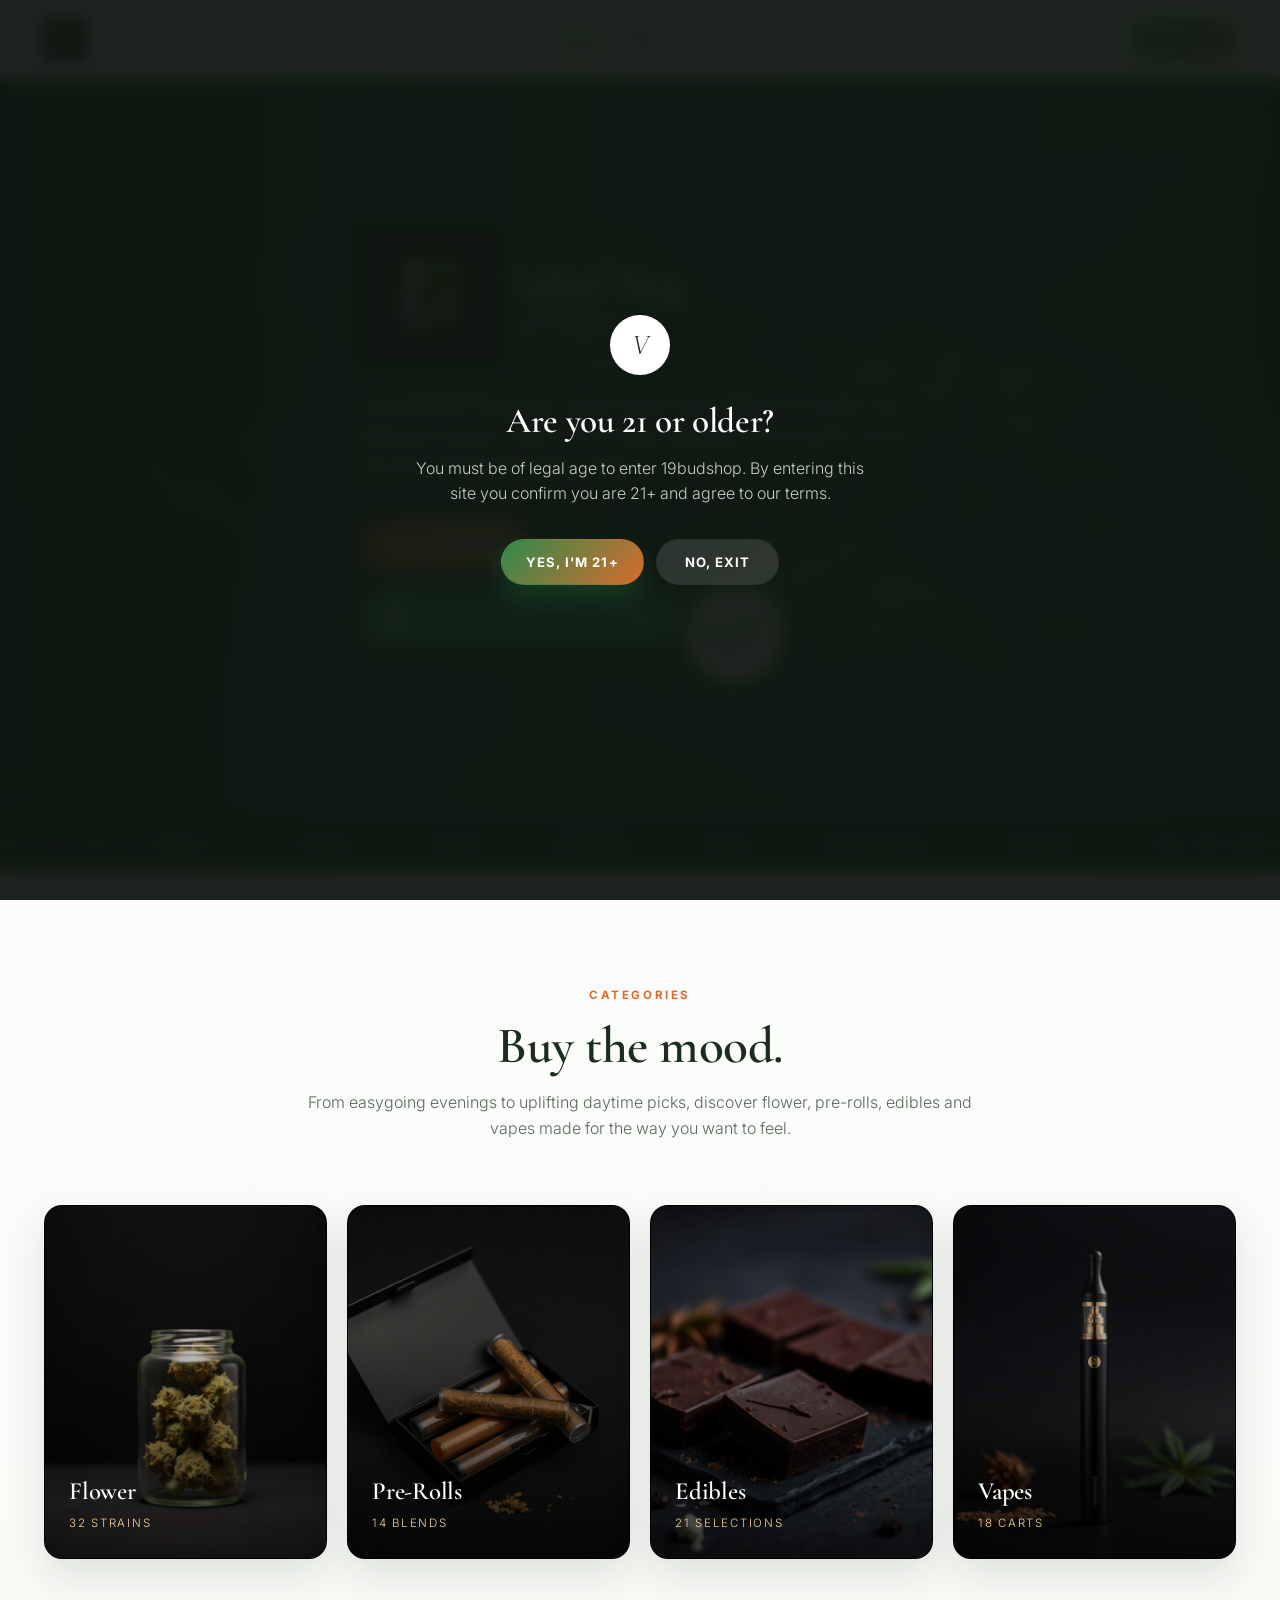
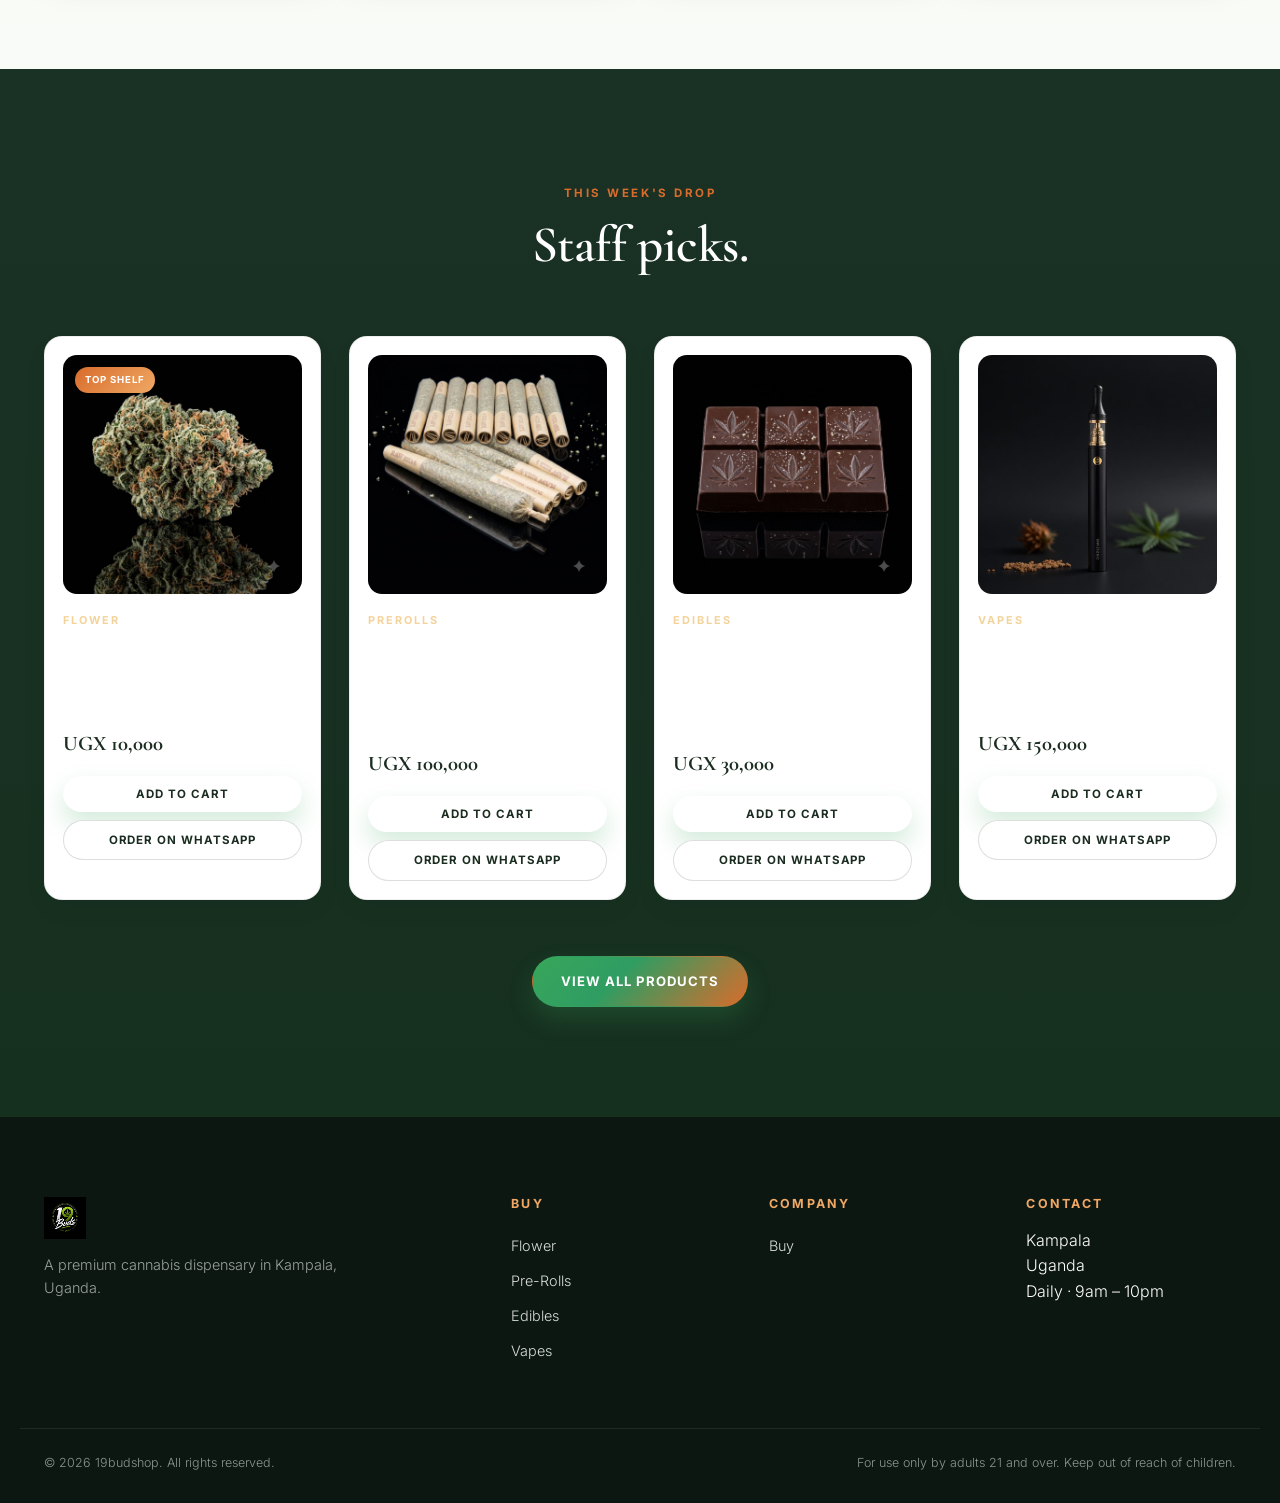
==== index.html @ c3c2d1fb "Refine hero CTA wording for buy intent" ====
<!DOCTYPE html>
<html lang="en">
<head>
<meta charset="UTF-8" />
<meta name="viewport" content="width=device-width, initial-scale=1.0" />
<meta name="robots" content="index,follow,max-image-preview:large" />
<meta name="theme-color" content="#2d6a3f" />
<meta name="description" content="Buy premium cannabis, weed, ganja and marijuana flower, pre-rolls, edibles and vapes in Kampala, Uganda. 19Bud Shop brings fresh local quality and fast delivery across Kyanja, Kisasi, Entebbe, Jinja and nearby areas." />
<meta name="keywords" content="buy cannabis Kampala, weed in Uganda, ganja Uganda, marijuana Uganda, buy cannabis Uganda, marijuana buy Kampala, weed delivery Kampala, cannabis flower Uganda, pre-rolls Uganda, vape buy Uganda, 19Bud Shop Uganda" />
<meta name="geo.region" content="UG" />
<meta name="geo.placename" content="Kampala, Uganda" />
<meta property="og:title" content="19Bud Shop | Premium Cannabis in Uganda" />
<meta property="og:description" content="Buy premium cannabis flower, pre-rolls, edibles and vapes in Kampala, Uganda. Easy ordering and trusted local quality." />
<meta property="og:type" content="website" />
<meta property="og:image" content="images/19budshop logo.png" />
<title>19Bud Shop | Premium Cannabis Flower, Pre-Rolls, Edibles & Vapes in Uganda</title>
<link rel="preconnect" href="https://fonts.googleapis.com">
<link rel="preconnect" href="https://fonts.gstatic.com" crossorigin>
<link href="https://fonts.googleapis.com/css2?family=Cormorant+Garamond:wght@400;500;600;700&family=Inter:wght@300;400;500;600&display=swap" rel="stylesheet">
<link rel="stylesheet" href="css/styles.css" />
<!-- Google tag (gtag.js) -->
<script async src="https://www.googletagmanager.com/gtag/js?id=G-Z6B3M5N222"></script>
<script>
  window.dataLayer = window.dataLayer || [];
  function gtag(){dataLayer.push(arguments);}
  gtag('js', new Date());
  gtag('config', 'G-Z6B3M5N222');
</script>
</head>
<body>

<!-- Age Gate -->
<div id="age-gate" class="age-gate" role="dialog" aria-modal="true" aria-labelledby="age-title">
  <div class="age-gate__box">
    <div class="age-gate__mark">V</div>
    <h2 id="age-title">Are you 21 or older?</h2>
    <p>You must be of legal age to enter 19budshop. By entering this site you confirm you are 21+ and agree to our terms.</p>
    <div class="age-gate__actions">
      <button class="btn btn--primary" id="age-yes">Yes, I'm 21+</button>
      <button class="btn btn--ghost" id="age-no">No, exit</button>
    </div>
  </div>
</div>

<!-- Header -->
<header class="site-header">
  <div class="container header__inner">
    <a href="index.html" class="brand" aria-label="19budshop home">
      <img src="images/19budshop logo.png" alt="19budshop logo" class="brand__logo" />
    </a>
    <nav class="nav" id="nav">
      <a href="index.html" class="nav__link active">Home</a>
      <a href="pages/shop.html" class="nav__link">Buy</a>
    </nav>
    <div class="header__actions">
      <a href="pages/shop.html" class="btn btn--small btn--primary">Buy Now</a>
      <button class="nav-toggle" id="nav-toggle" aria-label="Toggle menu">
        <span></span><span></span><span></span>
      </button>
    </div>
  </div>
</header>

<!-- Hero -->
<section class="hero">
  <div class="hero__media" style="background-image:url('images/hero.jpg');"></div>
  <div class="hero__overlay"></div>
  <div class="container hero__content">
    <div class="hero__brand">
      <div class="hero__brand-stack">
        <img src="images/19budshop logo.png" alt="19budshop logo" class="hero__logo" />
        <div class="hero__brand-text">
          <span class="hero__brand-name">19Bud Shop</span>
          <span class="hero__year">Est. 2025</span>
        </div>
      </div>
    </div>
    <p class="hero__sub">Buy premium cannabis, weed, ganja and marijuana favorites for Kampala nights — from fresh flower and slow-burning pre-rolls to smooth edibles and clean vapes.</p>
    <div class="hero__cta">
      <a href="pages/shop.html" class="btn btn--primary">Buy premium</a>
    </div>
    <a href="https://wa.me/27750286368?text=Hello%2019Bud%20Shop%2C%20I%20would%20like%20to%20become%20a%20member." class="hero__whatsapp" target="_blank" rel="noopener noreferrer">
      <img src="images/whatsapp logo.avif" alt="WhatsApp logo" class="hero__whatsapp-icon" />
      <span>Click here to become a member</span>
    </a>
    <a href="pages/shop.html" class="hero__promo-badge" aria-label="Discount on purchases above 5 grams"><span><b>DISCOUNT</b> ON 5g+</span></a>
  </div>
  <div class="hero__marquee" aria-hidden="true">
    <div class="marquee__track">
      <span>Fast delivery in Kampala</span><span>·</span><span>Kyanja</span><span>·</span><span>Kisasi</span><span>·</span><span>Entebbe</span><span>·</span><span>Jinja</span><span>·</span><span>Kyaliwajala</span><span>·</span><span>Mukono</span><span>·</span>
      <span>Fast delivery in Kampala</span><span>·</span><span>Kyanja</span><span>·</span><span>Kisasi</span><span>·</span><span>Entebbe</span><span>·</span><span>Jinja</span><span>·</span><span>Kyaliwajala</span><span>·</span><span>Mukono</span><span>·</span>
    </div>
  </div>
</section>

<!-- Categories -->
<section class="section">
  <div class="container">
    <div class="section__head">
      <span class="eyebrow">Categories</span>
      <h2>Buy the mood.</h2>
      <p class="section__sub">From easygoing evenings to uplifting daytime picks, discover flower, pre-rolls, edibles and vapes made for the way you want to feel.</p>
    </div>
    <div class="cat-grid">
      <a class="cat-card" href="pages/shop.html#flower"><img src="images/flower.jpg" alt="Premium cannabis flower in Uganda" loading="lazy"/><div class="cat-card__body"><h3>Flower</h3><span>32 strains</span></div></a>
      <a class="cat-card" href="pages/shop.html#prerolls"><img src="images/prerolls.jpg" alt="Premium pre-rolls in Uganda" loading="lazy"/><div class="cat-card__body"><h3>Pre-Rolls</h3><span>14 blends</span></div></a>
      <a class="cat-card" href="pages/shop.html#edibles"><img src="images/edibles.jpg" alt="Cannabis edibles in Uganda" loading="lazy"/><div class="cat-card__body"><h3>Edibles</h3><span>21 selections</span></div></a>
      <a class="cat-card" href="pages/shop.html#vapes"><img src="images/vapes.jpg" alt="Cannabis vapes in Uganda" loading="lazy"/><div class="cat-card__body"><h3>Vapes</h3><span>18 carts</span></div></a>
    </div>
  </div>
</section>

<!-- Featured -->
<section class="section section--dark">
  <div class="container">
    <div class="section__head">
      <span class="eyebrow">This week's drop</span>
      <h2>Staff picks.</h2>
    </div>
    <div id="featured-grid" class="product-grid"></div>
    <div class="section__cta"><a href="pages/shop.html" class="btn btn--primary">View all products</a></div>
  </div>
</section>

<!-- Footer -->
<footer class="footer">
  <div class="container footer__grid">
    <div>
      <div class="brand brand--footer">
        <img src="images/19budshop logo.png" alt="19budshop logo" class="brand__logo" />
      </div>
      <p class="footer__about">A premium cannabis dispensary in Kampala, Uganda.</p>
    </div>
    <div>
      <h4>Buy</h4>
      <a href="pages/shop.html">Flower</a><a href="pages/shop.html">Pre-Rolls</a>
      <a href="pages/shop.html">Edibles</a><a href="pages/shop.html">Vapes</a>
    </div>
    <div>
      <h4>Company</h4>
      <a href="pages/shop.html">Buy</a>
    </div>
    <div>
      <h4>Contact</h4>
      <p>Kampala<br/>Uganda<br/>Daily · 9am – 10pm</p>
    </div>
  </div>
  <div class="footer__bottom container">
    <span>© <span id="year"></span> 19budshop. All rights reserved.</span>
    <span>For use only by adults 21 and over. Keep out of reach of children.</span>
  </div>
</footer>

<script src="js/products.js"></script>
<script src="js/main.js"></script>
</body>
</html>
---- css/styles.css ----
/* 19budshop — Premium Cannabis Dispensary */
:root{
  --bg:#f3fbf2;
  --bg-2:#eaf9eb;
  --surface:#ffffff;
  --surface-strong:#f5faf6;
  --cream:#ffffff;
  --cream-2:#eefcf0;
  --ink:#1b2d20;
  --muted:#5a675e;
  --line:rgba(27,45,32,.12);
  --green:#2d8b4d;
  --green-2:#9ce3a4;
  --orange:#d86c2c;
  --orange-2:#f0a864;
  --gold:#f4d39a;
  --radius:18px;
  --serif:"Cormorant Garamond", Georgia, serif;
  --sans:"Inter", -apple-system, BlinkMacSystemFont, sans-serif;
  --container:1240px;
  --shadow:0 18px 40px rgba(24,42,30,.12);
}

*{box-sizing:border-box;margin:0;padding:0}
html{scroll-behavior:smooth}
body{
  font-family:var(--sans);
  background:linear-gradient(180deg,#fefefe 0%,#f4f8f1 100%);
  color:var(--ink);
  line-height:1.6;
  font-weight:300;
  -webkit-font-smoothing:antialiased;
}
img{display:block;max-width:100%;height:auto}
a{color:inherit;text-decoration:none;transition:all .25s ease}

.container{max-width:var(--container);margin:0 auto;padding:0 24px}

h1,h2,h3,h4{font-family:var(--serif);font-weight:600;letter-spacing:-.01em;line-height:1.05;color:inherit}
h1{font-size:clamp(2.9rem,7vw,5.8rem)}
h2{font-size:clamp(2.1rem,4vw,3.4rem)}
h3{font-size:1.45rem}
em{font-style:italic;color:var(--orange)}
.eyebrow{font-family:var(--sans);font-size:.72rem;letter-spacing:.22em;text-transform:uppercase;color:var(--orange);font-weight:700;display:inline-block;margin-bottom:1rem}

/* Buttons */
.btn{
  display:inline-flex;align-items:center;justify-content:center;gap:.5rem;
  padding:14px 28px;border:1px solid transparent;border-radius:999px;
  font-family:var(--sans);font-size:.82rem;font-weight:700;letter-spacing:.08em;text-transform:uppercase;
  cursor:pointer;transition:all .25s ease;background:none;color:inherit;
}
.btn--primary{background:linear-gradient(135deg,#39a65b,#2f9d62 40%,var(--orange));color:#fff;border-color:transparent;box-shadow:0 12px 24px rgba(57,166,91,.22)}
.btn--primary:hover{transform:translateY(-2px);box-shadow:0 18px 28px rgba(57,166,91,.28)}
.btn--ghost{border-color:rgba(27,45,32,.24);background:rgba(255,255,255,.12);color:var(--ink)}
.btn--ghost:hover{background:var(--ink);color:var(--cream);border-color:var(--ink)}
.btn--ghost-dark{border-color:var(--cream);color:var(--cream)}
.btn--ghost-dark:hover{background:var(--cream);color:var(--ink)}
.btn--small{padding:10px 20px;font-size:.72rem}

/* Header */
.site-header{
  position:sticky;top:0;z-index:50;
  background:rgba(255,255,255,.92);
  backdrop-filter:blur(12px);
  border-bottom:1px solid rgba(27,45,32,.08);
  box-shadow:0 8px 20px rgba(19,31,24,.03);
}
.header__inner{display:flex;align-items:center;justify-content:space-between;padding:18px 24px}
.brand{display:flex;align-items:center;gap:10px;font-family:var(--serif);font-size:1.4rem;font-weight:600}
.brand__logo{height:42px;width:auto;display:block;object-fit:contain}
.brand__mark{
  width:34px;height:34px;border-radius:50%;background:var(--ink);color:var(--cream);
  display:flex;align-items:center;justify-content:center;font-family:var(--serif);font-style:italic;font-size:1.1rem;
}
.brand__co{color:var(--orange);font-weight:600}
.nav{display:flex;gap:30px}
.nav__link{font-size:.85rem;font-weight:600;letter-spacing:.04em;position:relative;padding:6px 0;color:var(--muted)}
.nav__link:hover,.nav__link.active{color:var(--green)}
.nav__link.active::after{content:"";position:absolute;bottom:0;left:0;right:0;height:2px;background:linear-gradient(90deg,var(--green),var(--orange));border-radius:999px}
.header__actions{display:flex;align-items:center;gap:16px}
.nav-toggle{display:none;background:none;border:none;flex-direction:column;gap:4px;cursor:pointer;padding:8px}
.nav-toggle span{width:22px;height:2px;background:var(--ink);display:block;border-radius:999px}

/* Hero */
.hero{position:relative;min-height:88vh;display:flex;align-items:center;color:var(--cream);overflow:hidden;background:linear-gradient(135deg,#effff2 0%,#dff7e6 35%,#f5efdf 100%)}
.hero__media{position:absolute;inset:0;background-size:cover;background-position:center;filter:saturate(1.4) brightness(.7)}
.hero__overlay{position:absolute;inset:0;background:linear-gradient(90deg,rgba(18,37,24,.82) 0%,rgba(38,92,57,.7) 42%,rgba(36,102,60,.46) 100%)}
.hero__content{position:relative;z-index:2;max-width:760px;padding-top:80px;padding-bottom:120px}
.hero__brand{display:flex;flex-direction:column;align-items:flex-start;gap:10px;margin-bottom:1.5rem}
.hero__brand-stack{display:flex;align-items:center;gap:18px;flex-wrap:wrap}
.hero__logo{height:140px;width:auto;display:block;object-fit:contain}
.hero__brand-text{display:flex;flex-direction:column;gap:4px}
.hero__brand-name{font-family:var(--serif);font-size:2.2rem;font-weight:700;letter-spacing:.01em;color:var(--cream)}
.hero__year{font-size:.78rem;letter-spacing:.24em;text-transform:uppercase;color:rgba(255,255,255,.8);font-weight:600}
.hero__sub{font-size:1.16rem;color:rgba(255,255,255,.9);max-width:560px;margin-bottom:2.5rem;line-height:1.6}
.hero__cta{display:flex;gap:14px;flex-wrap:wrap}
.hero__cta .btn--primary{background:linear-gradient(135deg,var(--orange),#efb267);color:#fff;border-color:transparent}
.hero__cta .btn--primary:hover{transform:translateY(-2px) scale(1.01)}
.hero__promo-badge{display:inline-flex;align-items:center;justify-content:center;width:98px;height:98px;border-radius:50%;background:rgba(255,255,255,.96);color:var(--ink);border:2px solid rgba(255,255,255,.9);box-shadow:0 16px 28px rgba(17,31,23,.16);transform:rotate(-10deg);text-align:center;line-height:1;position:relative;overflow:hidden}
.hero__promo-badge::before{content:"";position:absolute;inset:8px;border:1px solid rgba(27,45,32,.14);border-radius:50%}
.hero__promo-badge:hover{transform:rotate(-8deg) translateY(-2px);box-shadow:0 18px 30px rgba(17,31,23,.2)}
.hero__promo-badge span{position:relative;z-index:1;display:block;font-size:.58rem;font-weight:900;letter-spacing:.1em;text-transform:uppercase;max-width:72px}
.hero__promo-badge span b{display:block;font-size:.7rem;letter-spacing:.08em;margin-bottom:5px;line-height:1;color:var(--green)}
.hero__whatsapp{display:inline-flex;align-items:center;justify-content:center;gap:10px;margin-top:18px;padding:15px 22px;border-radius:999px;background:#1eb95d;color:#fff;font-weight:700;letter-spacing:.04em;text-transform:uppercase;font-size:.8rem;box-shadow:0 10px 24px rgba(30,185,93,.2);transition:transform .2s ease, box-shadow .2s ease;max-width:100%}
.hero__whatsapp:hover{transform:translateY(-2px);box-shadow:0 16px 26px rgba(30,185,93,.25)}
.hero__whatsapp-icon{width:26px;height:26px;display:block;object-fit:contain}
.hero__whatsapp span{display:inline-block}
@keyframes pulse-whatsapp{0%,100%{box-shadow:0 0 0 0 rgba(30,185,93,.36)}50%{box-shadow:0 0 0 12px rgba(30,185,93,0)}}
.hero__marquee{position:absolute;bottom:0;left:0;right:0;z-index:2;overflow:hidden;border-top:1px solid rgba(255,255,255,.17);padding:16px 0;background:rgba(17,31,24,.70)}
.marquee__track{display:flex;gap:36px;white-space:nowrap;animation:marquee 30s linear infinite;font-size:.78rem;letter-spacing:.16em;text-transform:uppercase;color:rgba(255,255,255,.82)}
@keyframes marquee{from{transform:translateX(0)}to{transform:translateX(-50%)}}

/* Sections */
.section{padding:110px 0}
.section--dark{background:linear-gradient(180deg,#1a3125 0%,#16301f 100%);color:var(--cream)}
.section__head{text-align:center;max-width:680px;margin:0 auto 64px}
.section__sub{color:var(--muted);margin-top:1rem}
.section--dark .section__sub{color:rgba(255,255,255,.72)}
.section__cta{text-align:center;margin-top:56px}

/* Category grid */
.cat-grid{display:grid;grid-template-columns:repeat(4,1fr);gap:20px}
.cat-card{position:relative;overflow:hidden;border-radius:var(--radius);aspect-ratio:4/5;background:#000;border:1px solid rgba(27,45,32,.04);box-shadow:var(--shadow)}
.cat-card img{width:100%;height:100%;object-fit:cover;transition:transform .8s ease;opacity:.78}
.cat-card:hover img{transform:scale(1.06);opacity:.92}
.cat-card__body{position:absolute;left:24px;bottom:24px;right:24px;color:var(--cream);z-index:2}
.cat-card__body h3{font-size:1.55rem;margin-bottom:4px}
.cat-card__body span{font-size:.72rem;letter-spacing:.15em;text-transform:uppercase;color:var(--gold)}
.cat-card::after{content:"";position:absolute;inset:0;background:linear-gradient(180deg,transparent 36%,rgba(0,0,0,.72) 100%)}

/* Product grid */
.product-grid{display:grid;grid-template-columns:repeat(4,1fr);gap:28px}
.product{display:flex;flex-direction:column;cursor:pointer;transition:transform .25s ease;background:var(--surface);border:1px solid rgba(27,45,32,.08);border-radius:var(--radius);padding:18px;box-shadow:0 10px 24px rgba(14,28,20,.04)}
.product:hover{transform:translateY(-4px)}
.product__media{aspect-ratio:1/1;background:var(--bg-2);border-radius:14px;overflow:hidden;margin-bottom:18px;position:relative}
.product__media img{width:100%;height:100%;object-fit:cover;transition:transform .55s ease}
.product:hover .product__media img{transform:scale(1.05)}
.product__badge{position:absolute;top:12px;left:12px;background:linear-gradient(135deg,var(--orange),var(--orange-2));color:#fff;padding:5px 10px;border-radius:999px;font-size:.6rem;font-weight:700;letter-spacing:.1em;text-transform:uppercase;z-index:2}
.product__badge--soon{background:linear-gradient(135deg,var(--green),#5aa567);color:#fff}
.product__cat{font-size:.68rem;letter-spacing:.18em;text-transform:uppercase;color:var(--green);margin-bottom:8px;font-weight:700}
.section--dark .product__cat{color:var(--gold)}
.product__name{font-family:var(--serif);font-size:1.35rem;margin-bottom:6px}
.product__description{font-size:.84rem;line-height:1.5;color:var(--muted);margin-bottom:12px}
.section--dark .product__description{color:rgba(255,255,255,.72)}
.product__meta{display:flex;justify-content:space-between;align-items:baseline;margin-top:8px;gap:12px}
.product__price{font-family:var(--serif);font-size:1.3rem;font-weight:700;color:var(--ink)}
.product__thc{font-size:.74rem;color:var(--muted);letter-spacing:.05em}
.section--dark .product__thc{color:rgba(255,255,255,.72)}
.product__actions{display:flex;gap:8px;margin-top:16px;flex-direction:column}
.product__actions .btn{width:100%;flex:1}
.product__actions .btn--secondary{background:#fff;border-color:rgba(27,45,32,.15);color:var(--ink)}
.product__actions .btn--secondary:hover{background:var(--bg-2);border-color:rgba(27,45,32,.2)}
.section--dark .product__actions .btn--primary{background:var(--cream);color:var(--ink);border-color:var(--cream)}
.section--dark .product__actions .btn--primary:hover{background:var(--gold);border-color:var(--gold);color:var(--ink)}

/* Story strip */
.story{display:grid;grid-template-columns:1fr 1fr;min-height:600px;background:linear-gradient(135deg,#1d3529 0%,#224a39 100%)}
.story__media{background-size:cover;background-position:center}
.story__content{padding:80px 64px;color:var(--cream);display:flex;flex-direction:column;justify-content:center;max-width:620px}
.story__content h2{margin-bottom:1.5rem}
.story__content p{color:rgba(255,255,255,.8);margin-bottom:2rem;font-size:1.05rem}
.story__list{list-style:none;display:grid;grid-template-columns:repeat(3,1fr);gap:24px;margin-bottom:2.5rem;border-top:1px solid rgba(255,255,255,.14);border-bottom:1px solid rgba(255,255,255,.14);padding:24px 0}
.story__list strong{display:block;font-family:var(--serif);font-size:1.8rem;color:var(--gold);font-weight:600}
.story__list span{font-size:.78rem;color:rgba(255,255,255,.7);letter-spacing:.05em}

/* Reviews */
.reviews{display:grid;grid-template-columns:repeat(3,1fr);gap:32px}
.review{padding:36px;border:1px solid rgba(27,45,32,.08);border-radius:var(--radius);background:#fff;box-shadow:0 16px 30px rgba(17,33,25,.04)}
.review blockquote{font-family:var(--serif);font-size:1.2rem;line-height:1.5;font-style:italic;margin-bottom:1.2rem}
.review figcaption{font-size:.8rem;letter-spacing:.12em;color:var(--muted);text-transform:uppercase}

/* Newsletter */
.newsletter{background:linear-gradient(135deg,#1d3528 0%,#295838 100%);color:var(--cream);padding:80px 0}
.newsletter__inner{display:grid;grid-template-columns:1fr 1fr;gap:48px;align-items:center}
.newsletter h2{font-size:2.4rem}
.newsletter__form{display:flex;gap:10px}
.newsletter__form input{
  flex:1;padding:16px 22px;border:1px solid rgba(255,255,255,.25);background:rgba(255,255,255,.04);color:var(--cream);
  border-radius:999px;font-family:var(--sans);font-size:.9rem;outline:none;transition:border-color .25s;
}
.newsletter__form input::placeholder{color:rgba(255,255,255,.72)}
.newsletter__form input:focus{border-color:var(--orange-2)}
.newsletter__form .btn--primary{background:var(--cream);color:var(--ink);border-color:var(--cream)}
.newsletter__form .btn--primary:hover{background:var(--gold);border-color:var(--gold)}

/* Footer */
.footer{background:#0d1712;color:var(--cream);padding:80px 0 30px}
.footer__grid{display:grid;grid-template-columns:2fr 1fr 1fr 1fr;gap:48px;margin-bottom:60px}
.footer h4{font-family:var(--sans);font-size:.78rem;letter-spacing:.18em;text-transform:uppercase;color:var(--orange-2);margin-bottom:18px;font-weight:700}
.footer a{display:block;font-size:.9rem;color:#d7ded6;padding:6px 0}
.footer a:hover{color:var(--cream)}
.footer__about{color:#9aa39b;font-size:.9rem;max-width:340px;margin-top:14px}
.brand--footer .brand__mark{background:var(--cream);color:var(--ink)}
.brand--footer{color:var(--cream)}
.footer__bottom{border-top:1px solid rgba(255,255,255,.08);padding-top:24px;display:flex;justify-content:space-between;font-size:.78rem;color:#8d968f;flex-wrap:wrap;gap:12px}

/* Age gate */
.age-gate{position:fixed;inset:0;z-index:200;background:rgba(15,23,18,.94);display:flex;align-items:center;justify-content:center;padding:24px;backdrop-filter:blur(8px)}
.age-gate.hidden{display:none}
.age-gate__box{max-width:460px;text-align:center;color:var(--cream)}
.age-gate__mark{width:60px;height:60px;border-radius:50%;background:var(--cream);color:var(--ink);font-family:var(--serif);font-style:italic;font-size:1.8rem;display:flex;align-items:center;justify-content:center;margin:0 auto 28px}
.age-gate h2{font-size:2.2rem;margin-bottom:1rem}
.age-gate p{color:#c5d0c8;margin-bottom:2rem}
.age-gate__actions{display:flex;gap:12px;justify-content:center;flex-wrap:wrap}
.age-gate .btn--primary{background:linear-gradient(135deg,var(--green),var(--orange));color:#fff;padding-inline:24px;border-color:transparent}
.age-gate .btn--primary:hover{filter:brightness(1.05)}
.age-gate .btn--ghost{color:var(--cream)}

/* ----- Shop page ----- */
.page-hero{padding:80px 0 50px;background:linear-gradient(180deg,#eef8ee 0%,#f9f3ea 100%);text-align:center}
.page-hero h1{font-size:clamp(2.5rem,5vw,4.5rem)}
.page-hero p{max-width:560px;margin:1rem auto 0;color:#536156}

.shop-layout{padding:60px 0 120px;display:grid;grid-template-columns:240px 1fr;gap:48px}
.filters{position:sticky;top:100px;align-self:start}
.filters h4{font-family:var(--sans);font-size:.72rem;letter-spacing:.2em;text-transform:uppercase;color:var(--muted);margin-bottom:14px;font-weight:700}
.filter-group{margin-bottom:32px}
.filter-btn{display:block;width:100%;text-align:left;background:none;border:none;padding:8px 0;cursor:pointer;font-size:.95rem;color:#4b564d;font-family:var(--sans);border-bottom:1px solid transparent;transition:all .2s}
.filter-btn:hover{color:var(--ink)}
.filter-btn.active{color:var(--ink);font-weight:700;border-bottom-color:var(--orange)}
.shop-toolbar{display:flex;justify-content:space-between;align-items:center;margin-bottom:32px;padding-bottom:20px;border-bottom:1px solid rgba(27,45,32,.1)}
.shop-toolbar span{font-size:.85rem;color:var(--muted)}
.shop-toolbar select{padding:8px 14px;border:1px solid rgba(27,45,32,.15);background:transparent;border-radius:999px;font-family:var(--sans);font-size:.85rem;cursor:pointer}
.shop-grid{display:grid;grid-template-columns:repeat(3,1fr);gap:28px}

/* ----- About / Contact ----- */
.about-section{padding:100px 0;max-width:760px;margin:0 auto;text-align:center}
.about-section p{font-size:1.15rem;color:#4d5a4f;margin-bottom:1.5rem}
.values{display:grid;grid-template-columns:repeat(3,1fr);gap:32px;padding:80px 0;border-top:1px solid rgba(27,45,32,.1)}
.value{text-align:center;padding:24px}
.value-icon{width:48px;height:48px;border-radius:50%;background:var(--ink);color:var(--cream);display:flex;align-items:center;justify-content:center;margin:0 auto 16px;font-family:var(--serif);font-style:italic;font-size:1.4rem}
.value h3{margin-bottom:10px}
.value p{color:#465048;font-size:.95rem}

.contact-grid{display:grid;grid-template-columns:1fr 1fr;gap:64px;padding:80px 0 120px}
.contact-info h3{font-family:var(--serif);font-size:1.6rem;margin-bottom:14px;margin-top:28px}
.contact-info h3:first-child{margin-top:0}
.contact-info p{color:#4e5a50}
.contact-form{display:flex;flex-direction:column;gap:16px}
.contact-form label{font-size:.75rem;letter-spacing:.15em;text-transform:uppercase;color:var(--muted);font-weight:700}
.contact-form input,.contact-form textarea{
  width:100%;padding:14px 18px;border:1px solid rgba(27,45,32,.18);
  border-radius:var(--radius);font-family:var(--sans);font-size:.95rem;background:#fff;
}
.contact-form textarea{min-height:140px;resize:vertical}
.contact-form input:focus,.contact-form textarea:focus{outline:none;border-color:var(--green)}

/* Toast */
.toast{position:fixed;bottom:30px;left:50%;transform:translateX(-50%) translateY(20px);background:var(--ink);color:var(--cream);padding:14px 26px;border-radius:999px;font-size:.9rem;opacity:0;pointer-events:none;transition:all .3s;z-index:100}
.toast.show{opacity:1;transform:translateX(-50%) translateY(0)}

/* Responsive */
@media (max-width:960px){
  .nav{display:none;position:absolute;top:100%;left:0;right:0;background:rgba(255,255,255,.98);flex-direction:column;padding:24px;border-bottom:1px solid var(--line);gap:0}
  .nav.open{display:flex}
  .nav__link{padding:14px 0;border-bottom:1px solid rgba(27,45,32,.08)}
  .nav-toggle{display:flex}
  .cat-grid{grid-template-columns:repeat(2,1fr)}
  .product-grid,.shop-grid{grid-template-columns:repeat(2,1fr)}
  .story{grid-template-columns:1fr}
  .story__media{min-height:340px}
  .story__content{padding:60px 24px}
  .reviews{grid-template-columns:1fr}
  .newsletter__inner{grid-template-columns:1fr}
  .footer__grid{grid-template-columns:1fr 1fr;gap:32px}
  .shop-layout{grid-template-columns:1fr;gap:24px}
  .filters{position:static}
  .filter-group{display:flex;flex-wrap:wrap;gap:8px}
  .filter-btn{width:auto;padding:8px 16px;border:1px solid rgba(27,45,32,.15);border-radius:999px}
  .filter-btn.active{border-color:var(--green);background:var(--green);color:var(--cream)}
  .values,.contact-grid{grid-template-columns:1fr;gap:24px}
  .section{padding:80px 0}
  .header__actions .btn--small{display:none}
}
@media (max-width:520px){
  .container{padding:0 18px}
  .header__inner{padding:16px 18px}
  .brand__logo{height:34px}
  .cat-grid,.product-grid,.shop-grid{grid-template-columns:1fr}
  .footer__grid{grid-template-columns:1fr}
  .hero__content{padding-top:56px;padding-bottom:92px}
  .hero__brand-name{font-size:1.8rem}
  .hero__sub{font-size:1rem}
  .hero__cta{flex-direction:column;align-items:stretch}
  .hero__cta .btn{width:100%}
  .hero__promo-badge{align-self:center}
  .hero__whatsapp{width:100%}
  .section__head{margin-bottom:42px}
  .shop-toolbar{flex-direction:column;align-items:flex-start;gap:12px}
  .shop-toolbar select{width:100%}
  .page-hero{padding-top:64px}
}
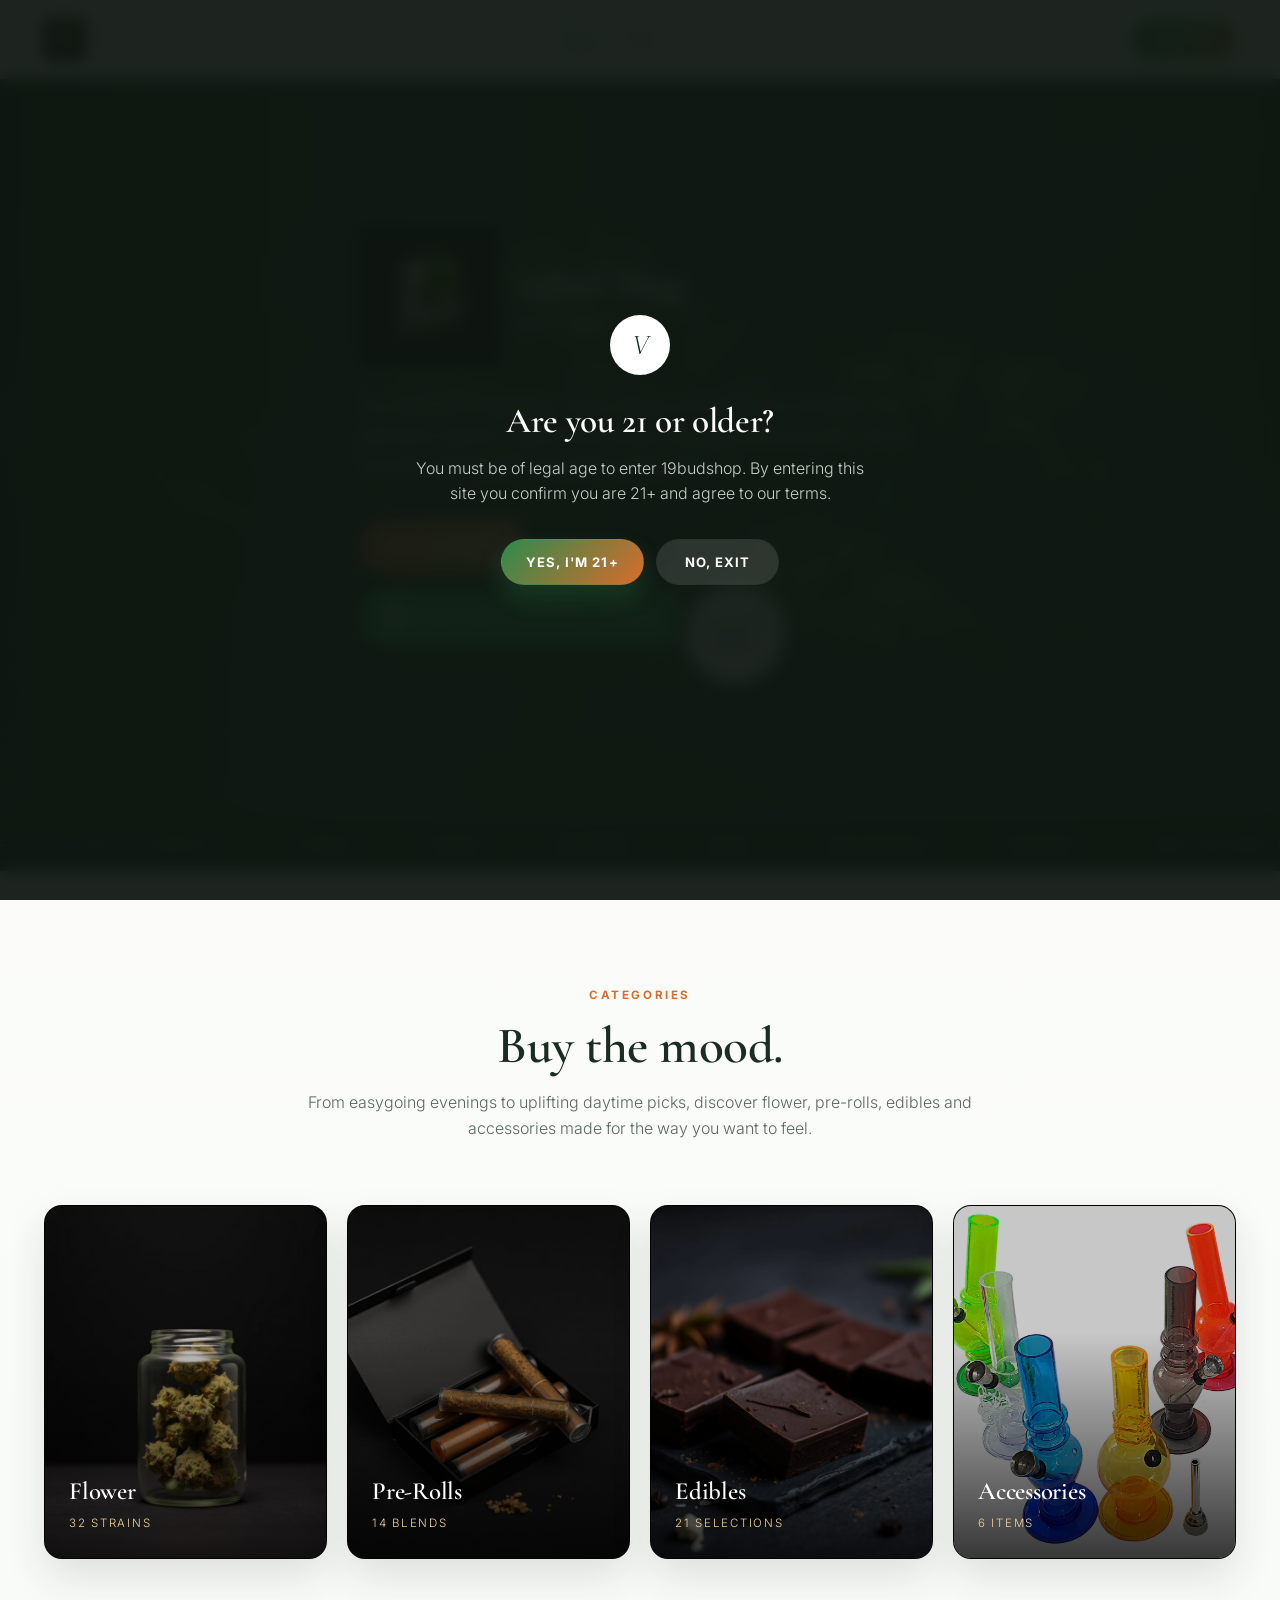
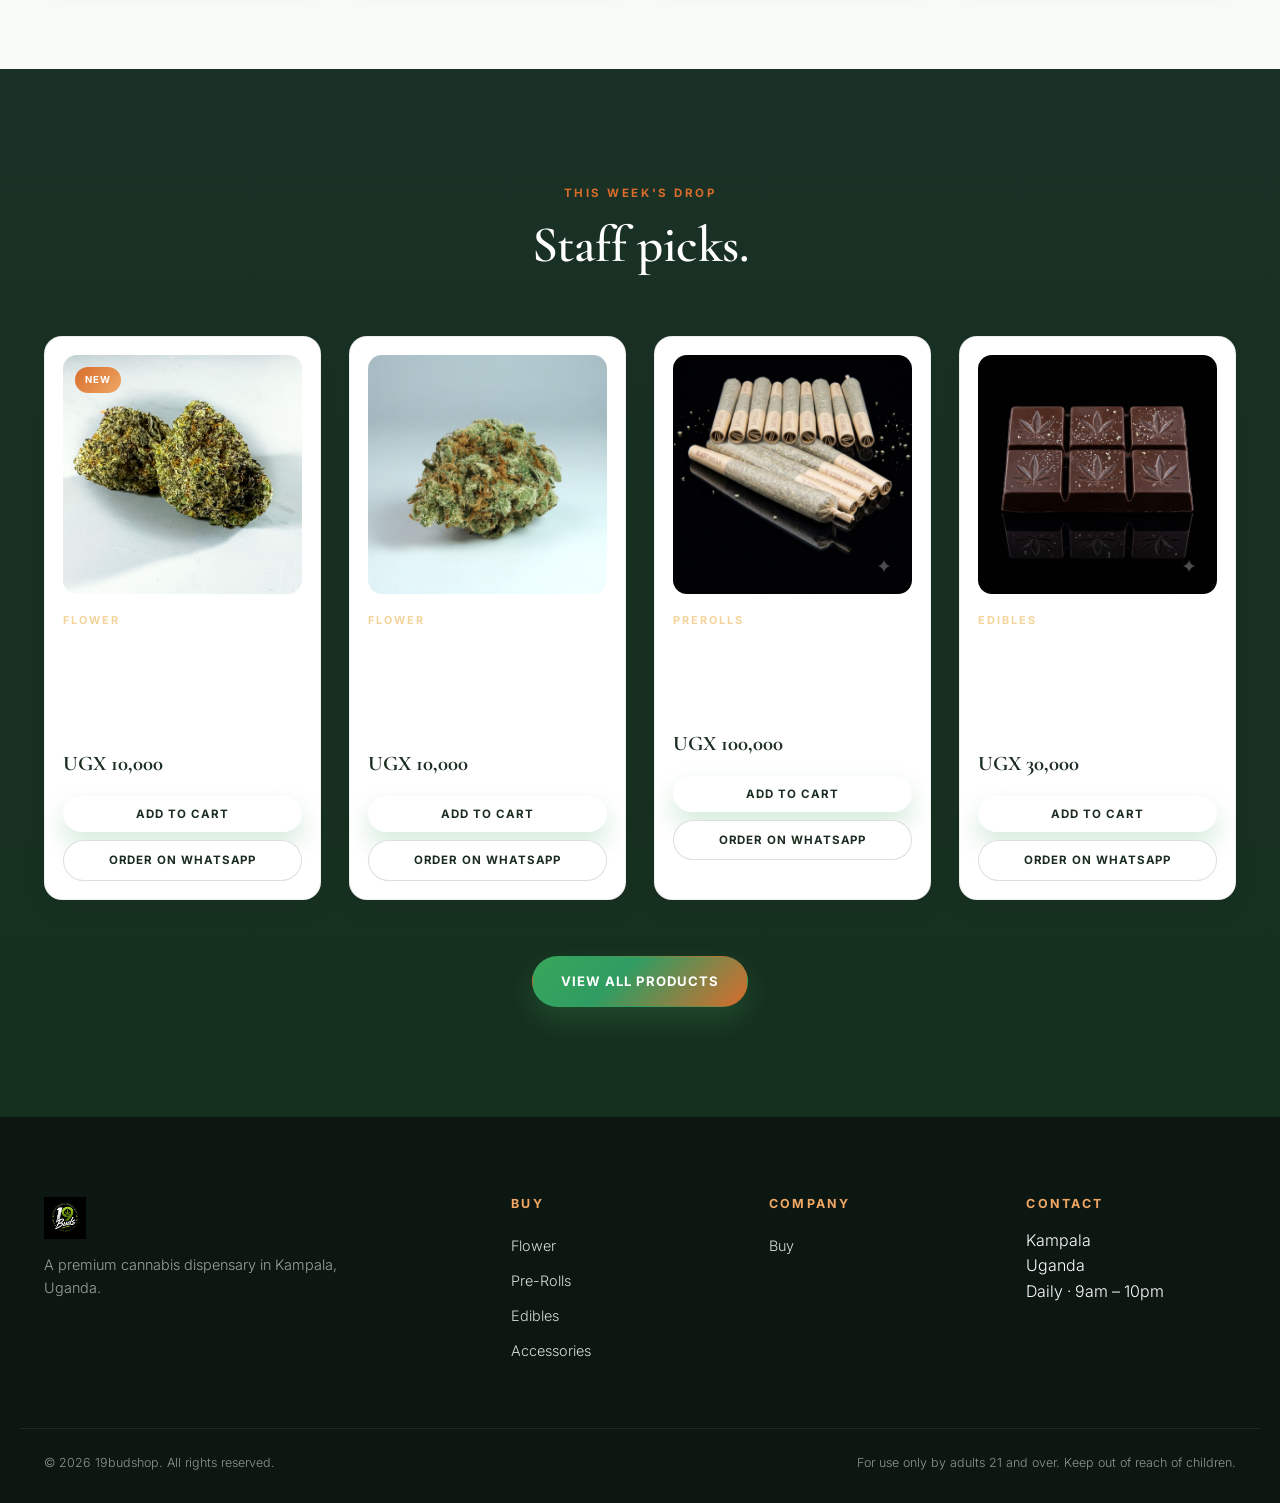
==== commit 74374afe: "Update product catalog and shop images" ====
--- a/index.html
+++ b/index.html
@@ -5,15 +5,15 @@
 <meta name="viewport" content="width=device-width, initial-scale=1.0" />
 <meta name="robots" content="index,follow,max-image-preview:large" />
 <meta name="theme-color" content="#2d6a3f" />
-<meta name="description" content="Buy premium cannabis, weed, ganja and marijuana flower, pre-rolls, edibles and vapes in Kampala, Uganda. 19Bud Shop brings fresh local quality and fast delivery across Kyanja, Kisasi, Entebbe, Jinja and nearby areas." />
-<meta name="keywords" content="buy cannabis Kampala, weed in Uganda, ganja Uganda, marijuana Uganda, buy cannabis Uganda, marijuana buy Kampala, weed delivery Kampala, cannabis flower Uganda, pre-rolls Uganda, vape buy Uganda, 19Bud Shop Uganda" />
+<meta name="description" content="Buy premium cannabis, weed, ganja and marijuana flower, pre-rolls, edibles and accessories in Kampala, Uganda. 19Bud Shop brings fresh local quality and fast delivery across Kyanja, Kisasi, Entebbe, Jinja and nearby areas." />
+<meta name="keywords" content="buy cannabis Kampala, weed in Uganda, ganja Uganda, marijuana Uganda, buy cannabis Uganda, marijuana buy Kampala, weed delivery Kampala, cannabis flower Uganda, pre-rolls Uganda, accessories Uganda, 19Bud Shop Uganda" />
 <meta name="geo.region" content="UG" />
 <meta name="geo.placename" content="Kampala, Uganda" />
 <meta property="og:title" content="19Bud Shop | Premium Cannabis in Uganda" />
-<meta property="og:description" content="Buy premium cannabis flower, pre-rolls, edibles and vapes in Kampala, Uganda. Easy ordering and trusted local quality." />
+<meta property="og:description" content="Buy premium cannabis flower, pre-rolls, edibles and accessories in Kampala, Uganda. Easy ordering and trusted local quality." />
 <meta property="og:type" content="website" />
 <meta property="og:image" content="images/19budshop logo.png" />
-<title>19Bud Shop | Premium Cannabis Flower, Pre-Rolls, Edibles & Vapes in Uganda</title>
+<title>19Bud Shop | Premium Cannabis Flower, Pre-Rolls, Edibles & Accessories in Uganda</title>
 <link rel="preconnect" href="https://fonts.googleapis.com">
 <link rel="preconnect" href="https://fonts.gstatic.com" crossorigin>
 <link href="https://fonts.googleapis.com/css2?family=Cormorant+Garamond:wght@400;500;600;700&family=Inter:wght@300;400;500;600&display=swap" rel="stylesheet">
@@ -75,7 +75,7 @@
         </div>
       </div>
     </div>
-    <p class="hero__sub">Buy premium cannabis, weed, ganja and marijuana favorites for Kampala nights — from fresh flower and slow-burning pre-rolls to smooth edibles and clean vapes.</p>
+    <p class="hero__sub">Buy premium cannabis, weed, ganja and marijuana favorites for Kampala nights — from fresh flower and slow-burning pre-rolls to smooth edibles and essential accessories.</p>
     <div class="hero__cta">
       <a href="pages/shop.html" class="btn btn--primary">Buy premium</a>
     </div>
@@ -99,13 +99,13 @@
     <div class="section__head">
       <span class="eyebrow">Categories</span>
       <h2>Buy the mood.</h2>
-      <p class="section__sub">From easygoing evenings to uplifting daytime picks, discover flower, pre-rolls, edibles and vapes made for the way you want to feel.</p>
+      <p class="section__sub">From easygoing evenings to uplifting daytime picks, discover flower, pre-rolls, edibles and accessories made for the way you want to feel.</p>
     </div>
     <div class="cat-grid">
       <a class="cat-card" href="pages/shop.html#flower"><img src="images/flower.jpg" alt="Premium cannabis flower in Uganda" loading="lazy"/><div class="cat-card__body"><h3>Flower</h3><span>32 strains</span></div></a>
       <a class="cat-card" href="pages/shop.html#prerolls"><img src="images/prerolls.jpg" alt="Premium pre-rolls in Uganda" loading="lazy"/><div class="cat-card__body"><h3>Pre-Rolls</h3><span>14 blends</span></div></a>
       <a class="cat-card" href="pages/shop.html#edibles"><img src="images/edibles.jpg" alt="Cannabis edibles in Uganda" loading="lazy"/><div class="cat-card__body"><h3>Edibles</h3><span>21 selections</span></div></a>
-      <a class="cat-card" href="pages/shop.html#vapes"><img src="images/vapes.jpg" alt="Cannabis vapes in Uganda" loading="lazy"/><div class="cat-card__body"><h3>Vapes</h3><span>18 carts</span></div></a>
+      <a class="cat-card" href="pages/shop.html#accessories"><img src="images/Image relink/Plastic bong.jpg" alt="Cannabis accessories in Uganda" loading="lazy"/><div class="cat-card__body"><h3>Accessories</h3><span>6 items</span></div></a>
     </div>
   </div>
 </section>
@@ -134,7 +134,7 @@
     <div>
       <h4>Buy</h4>
       <a href="pages/shop.html">Flower</a><a href="pages/shop.html">Pre-Rolls</a>
-      <a href="pages/shop.html">Edibles</a><a href="pages/shop.html">Vapes</a>
+      <a href="pages/shop.html">Edibles</a><a href="pages/shop.html">Accessories</a>
     </div>
     <div>
       <h4>Company</h4>
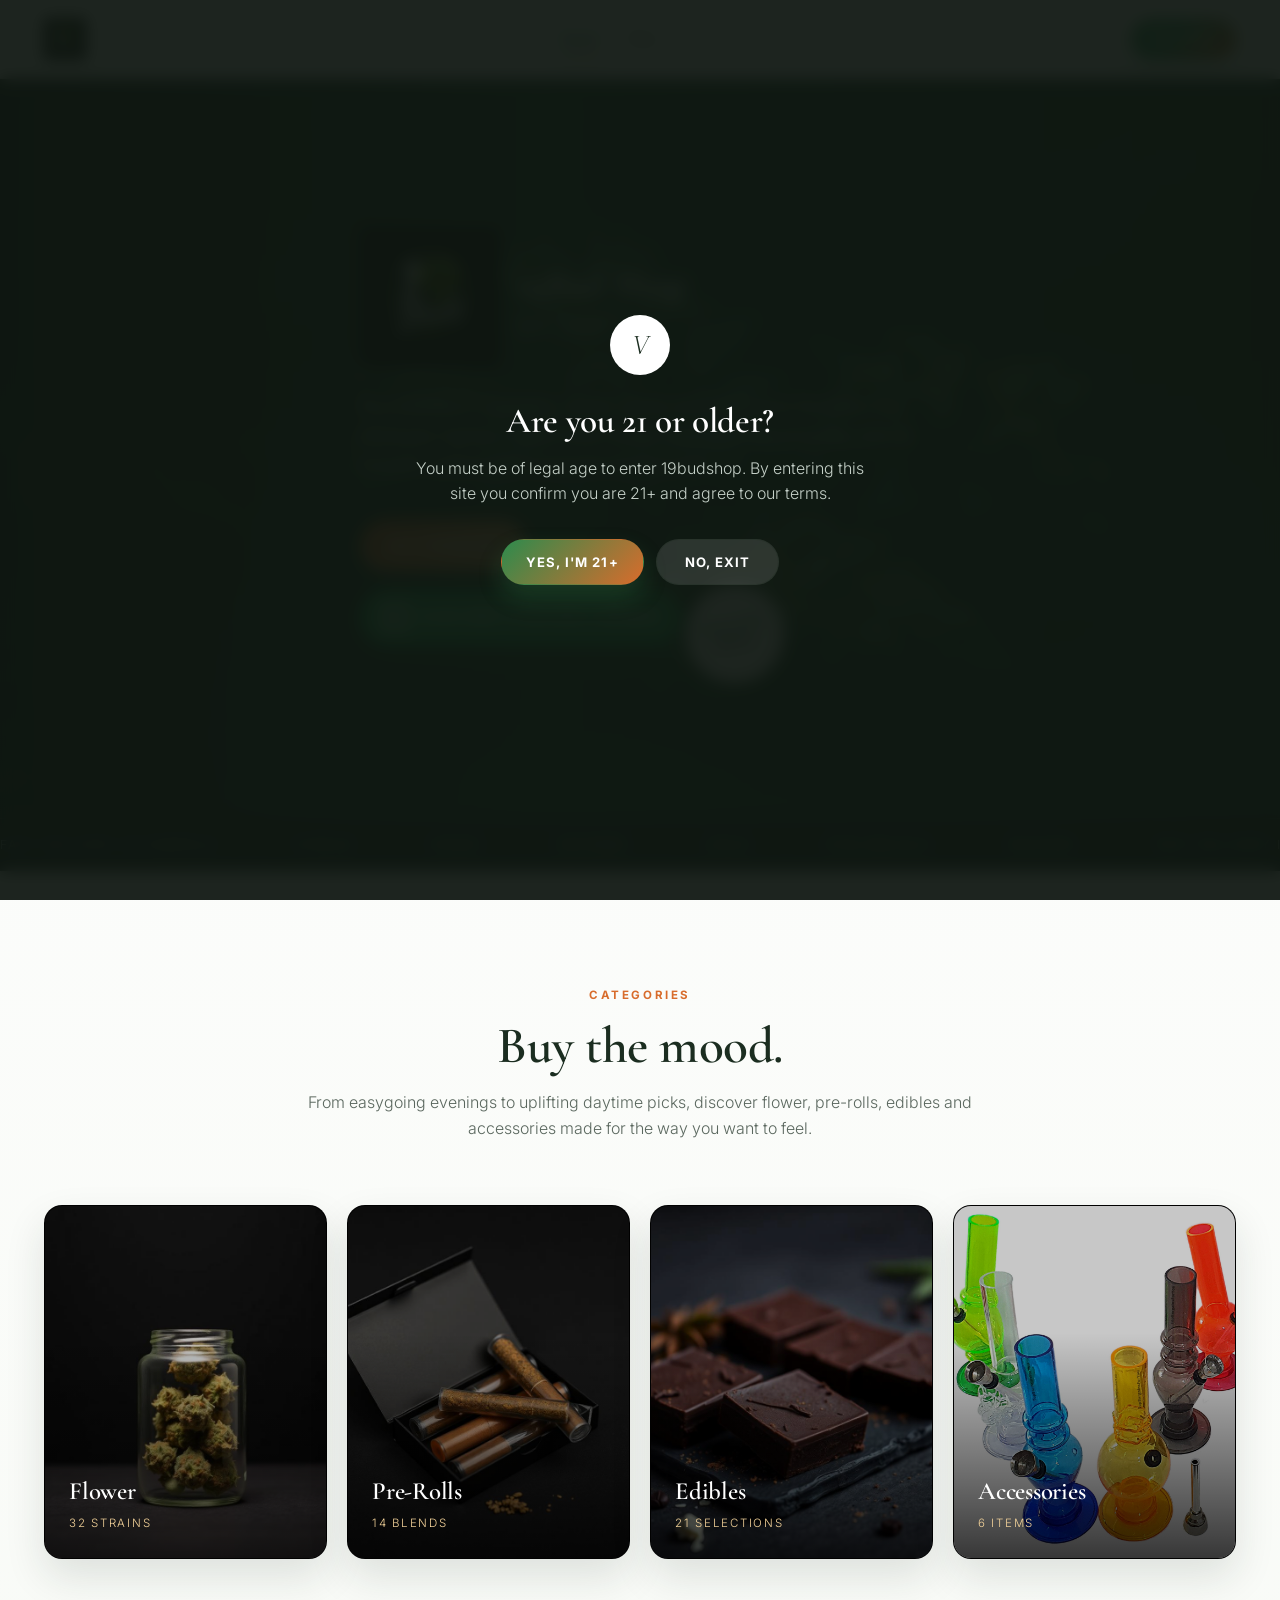
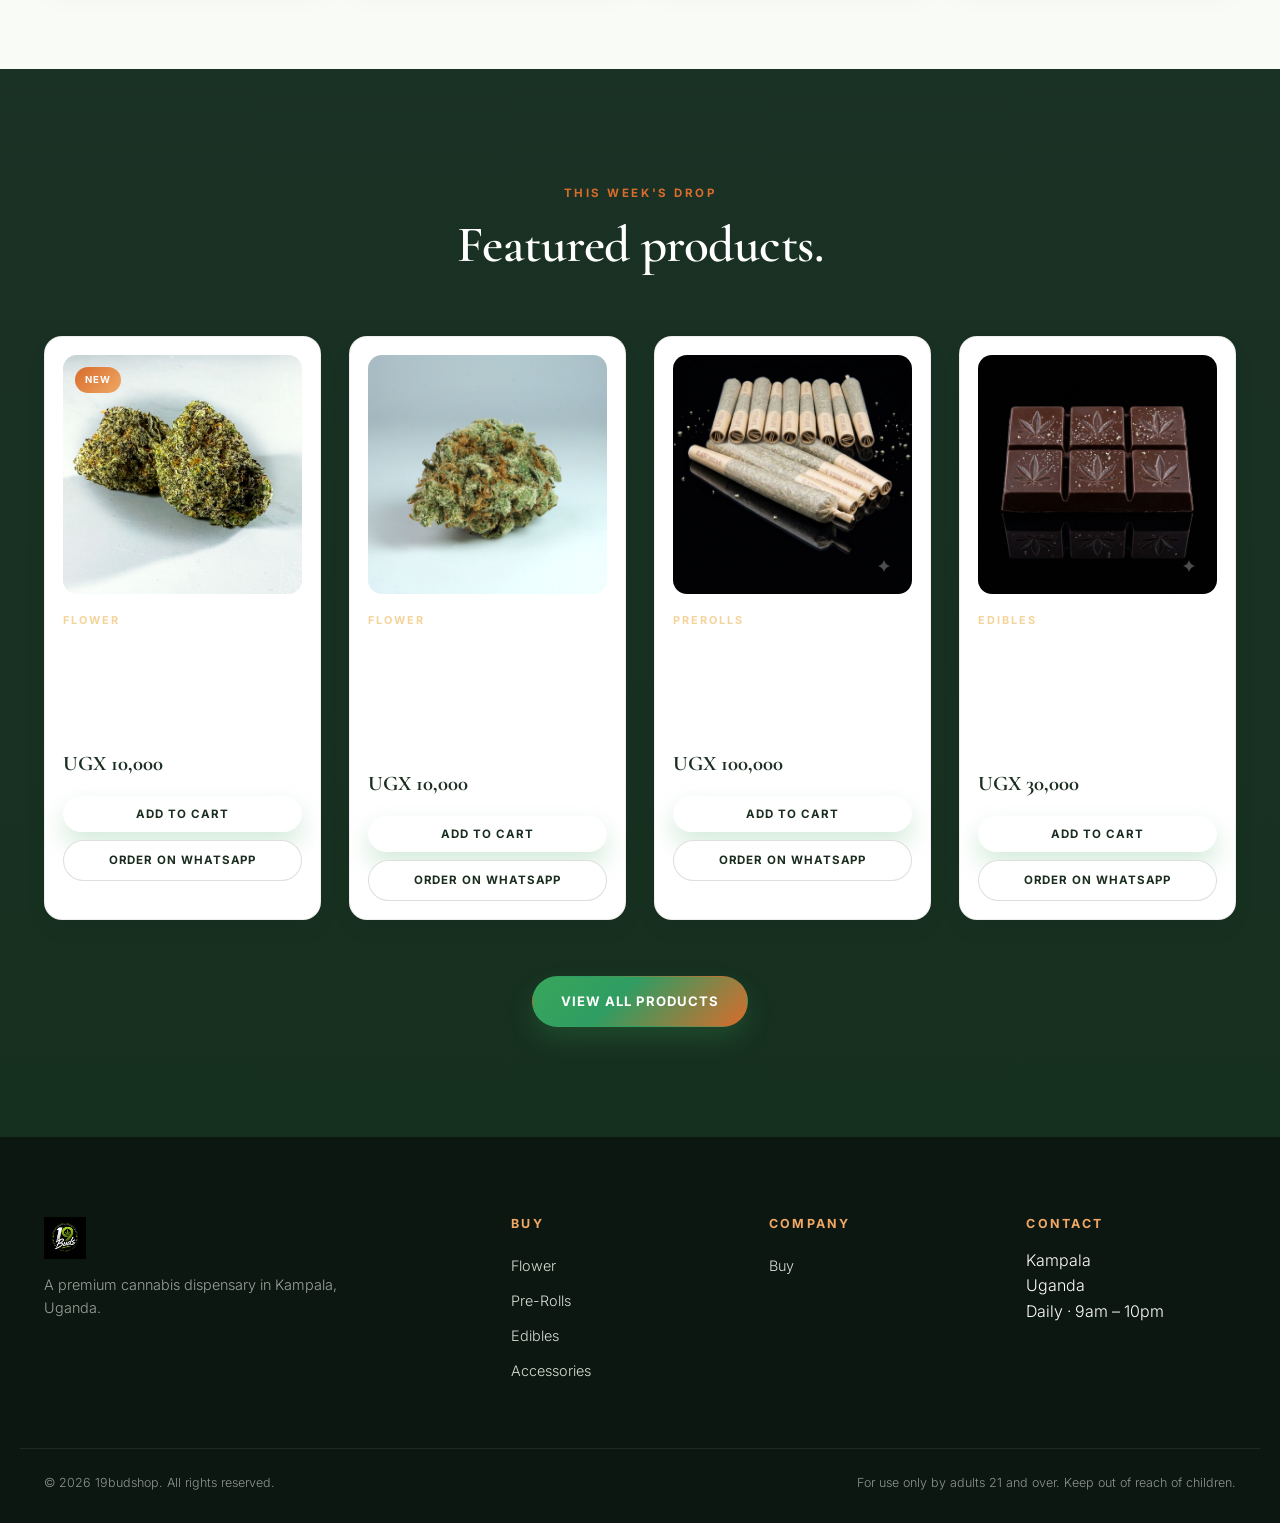
==== commit ba0e210e: "Improve SEO metadata and search identity" ====
--- a/index.html
+++ b/index.html
@@ -9,10 +9,18 @@
 <meta name="keywords" content="buy cannabis Kampala, weed in Uganda, ganja Uganda, marijuana Uganda, buy cannabis Uganda, marijuana buy Kampala, weed delivery Kampala, cannabis flower Uganda, pre-rolls Uganda, accessories Uganda, 19Bud Shop Uganda" />
 <meta name="geo.region" content="UG" />
 <meta name="geo.placename" content="Kampala, Uganda" />
-<meta property="og:title" content="19Bud Shop | Premium Cannabis in Uganda" />
+<meta property="og:title" content="19Bud Shop | Premium Cannabis in Kampala, Uganda" />
 <meta property="og:description" content="Buy premium cannabis flower, pre-rolls, edibles and accessories in Kampala, Uganda. Easy ordering and trusted local quality." />
 <meta property="og:type" content="website" />
-<meta property="og:image" content="images/19budshop logo.png" />
+<meta property="og:url" content="https://19budshopug.com/" />
+<meta property="og:image" content="https://19budshopug.com/images/19budshop%20logo.png" />
+<meta property="og:image:alt" content="19Bud Shop logo" />
+<meta name="twitter:card" content="summary_large_image" />
+<meta name="twitter:title" content="19Bud Shop | Premium Cannabis in Kampala, Uganda" />
+<meta name="twitter:description" content="Buy premium cannabis flower, pre-rolls, edibles and accessories in Kampala, Uganda." />
+<meta name="twitter:image" content="https://19budshopug.com/images/19budshop%20logo.png" />
+<link rel="icon" type="image/png" href="images/19budshop logo.png" />
+<link rel="apple-touch-icon" href="images/19budshop logo.png" />
 <title>19Bud Shop | Premium Cannabis Flower, Pre-Rolls, Edibles & Accessories in Uganda</title>
 <link rel="preconnect" href="https://fonts.googleapis.com">
 <link rel="preconnect" href="https://fonts.gstatic.com" crossorigin>
@@ -115,7 +123,7 @@
   <div class="container">
     <div class="section__head">
       <span class="eyebrow">This week's drop</span>
-      <h2>Staff picks.</h2>
+      <h2>Featured products.</h2>
     </div>
     <div id="featured-grid" class="product-grid"></div>
     <div class="section__cta"><a href="pages/shop.html" class="btn btn--primary">View all products</a></div>
@@ -151,6 +159,29 @@
   </div>
 </footer>
 
+<script type="application/ld+json">
+{
+  "@context": "https://schema.org",
+  "@type": "Store",
+  "name": "19Bud Shop",
+  "description": "Cannabis shop in Kampala, Uganda offering flower, pre-rolls, edibles and accessories.",
+  "url": "https://19budshopug.com/",
+  "logo": "https://19budshopug.com/images/19budshop%20logo.png",
+  "image": "https://19budshopug.com/images/19budshop%20logo.png",
+  "address": {
+    "@type": "PostalAddress",
+    "addressLocality": "Kampala",
+    "addressCountry": "UG"
+  },
+  "areaServed": "Kampala, Uganda",
+  "contactPoint": {
+    "@type": "ContactPoint",
+    "contactType": "customer service",
+    "url": "https://wa.me/27750286368"
+  },
+  "openingHours": "Mo-Su 09:00-22:00"
+}
+</script>
 <script src="js/products.js"></script>
 <script src="js/main.js"></script>
 </body>
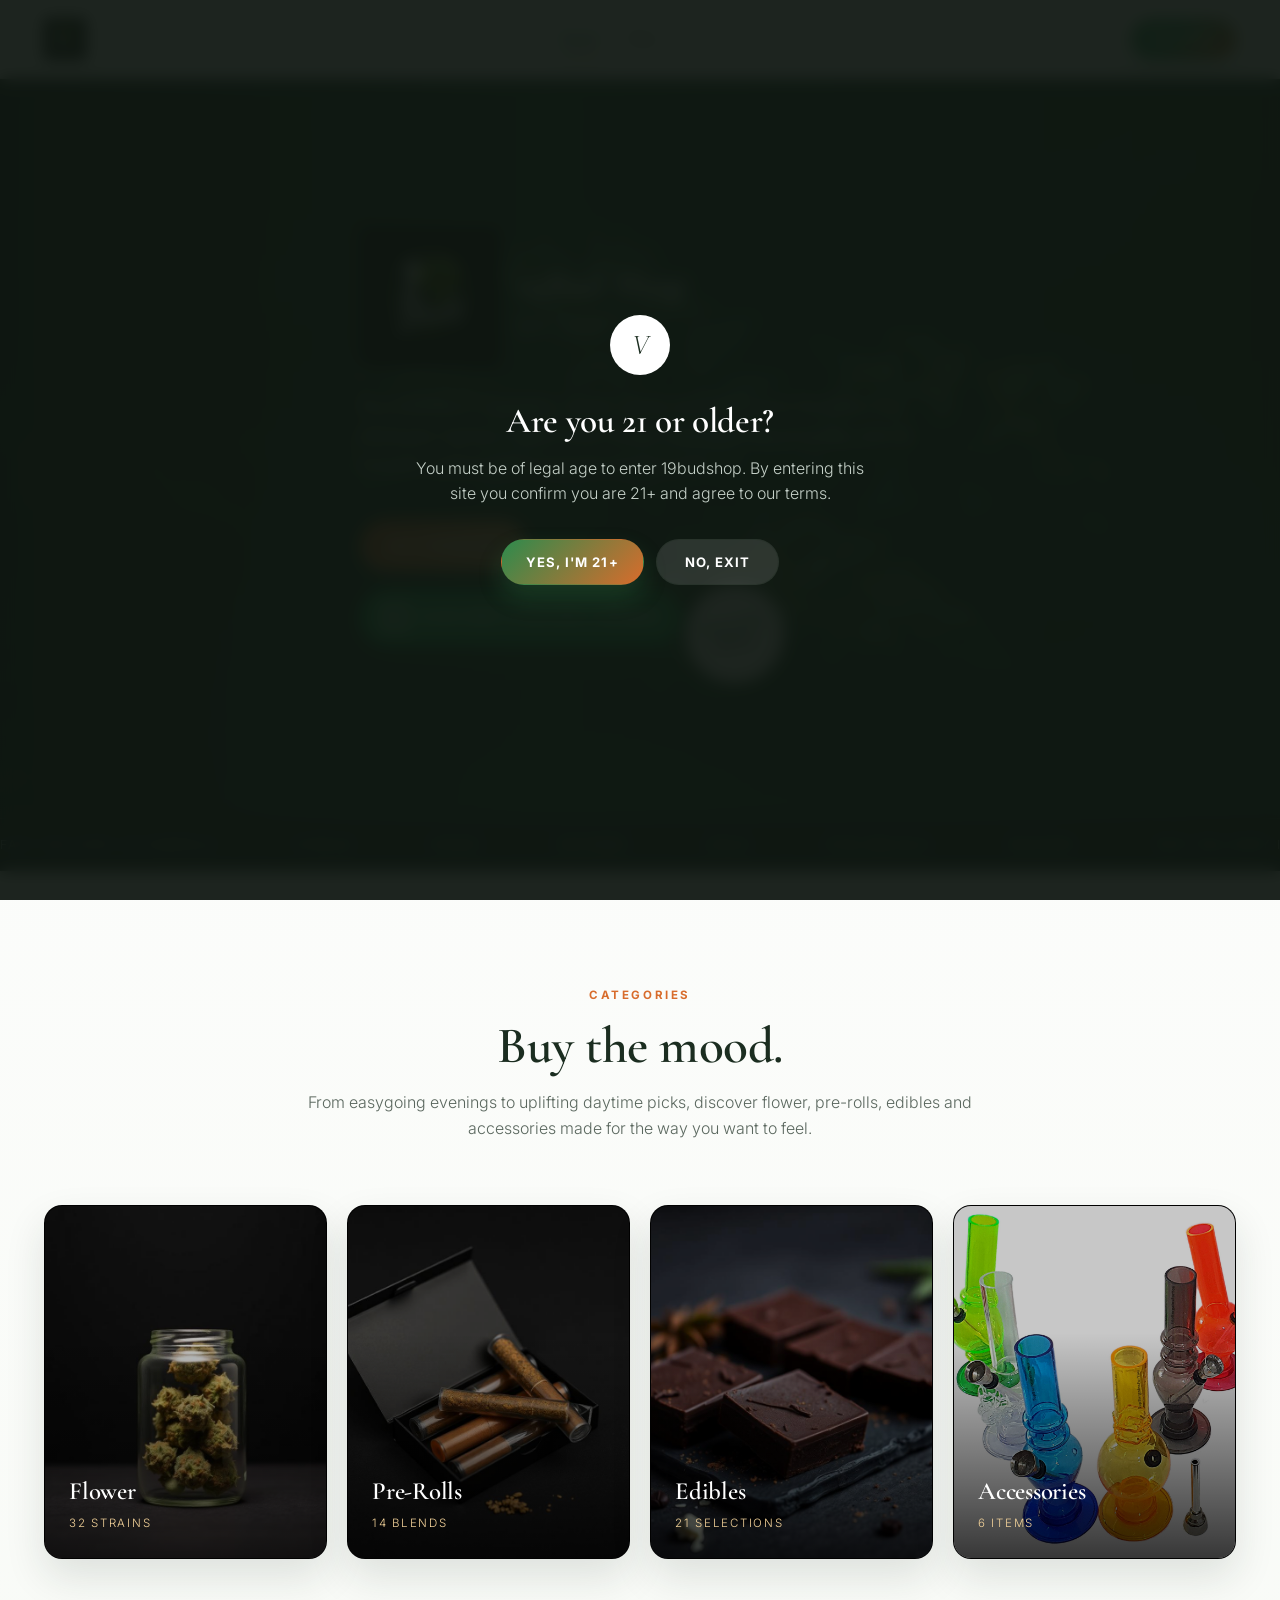
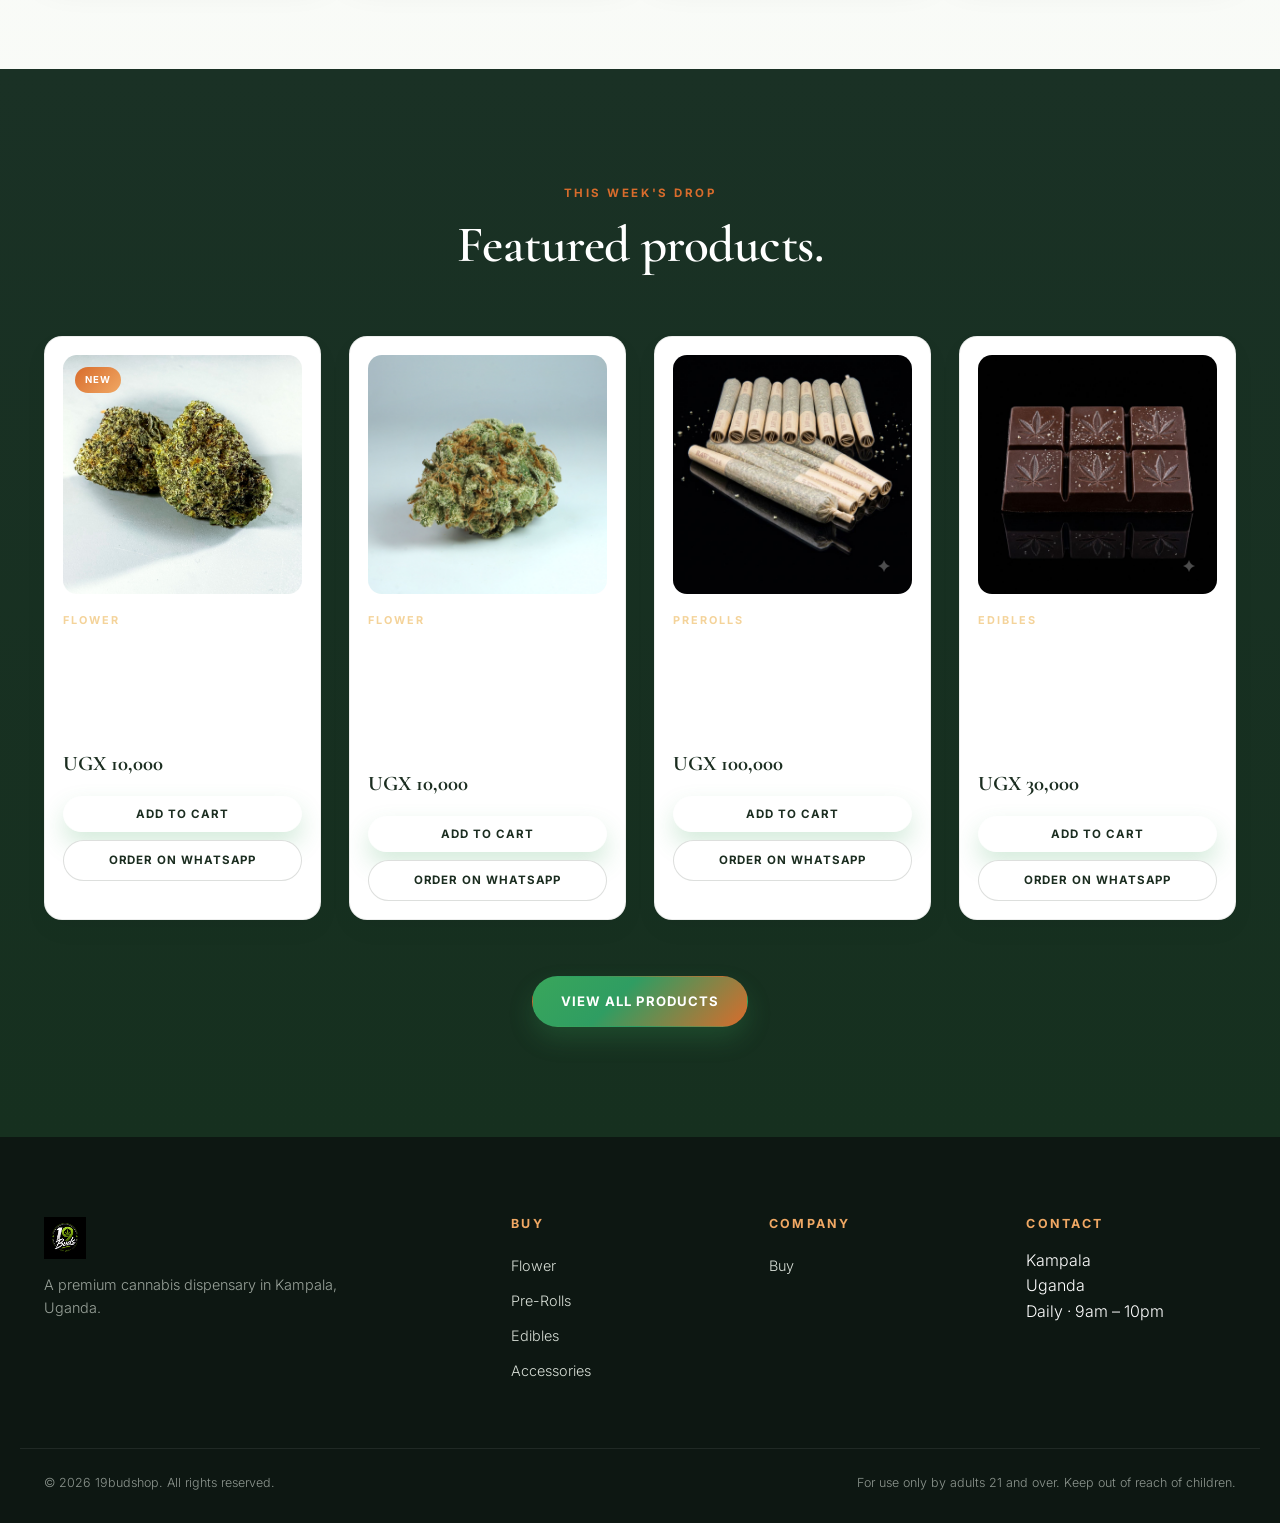
==== commit e733d291: "Use WhatsApp username links" ====
--- a/index.html
+++ b/index.html
@@ -87,7 +87,7 @@
     <div class="hero__cta">
       <a href="pages/shop.html" class="btn btn--primary">Buy premium</a>
     </div>
-    <a href="https://wa.me/27750286368?text=Hello%2019Bud%20Shop%2C%20I%20would%20like%20to%20become%20a%20member." class="hero__whatsapp" target="_blank" rel="noopener noreferrer">
+    <a href="https://wa.me/19budsug1?text=Hello%2019Bud%20Shop%2C%20I%20would%20like%20to%20become%20a%20member." class="hero__whatsapp" target="_blank" rel="noopener noreferrer">
       <img src="images/whatsapp logo.avif" alt="WhatsApp logo" class="hero__whatsapp-icon" />
       <span>Click here to become a member</span>
     </a>
@@ -177,7 +177,7 @@
   "contactPoint": {
     "@type": "ContactPoint",
     "contactType": "customer service",
-    "url": "https://wa.me/27750286368"
+    "url": "https://wa.me/19budsug1"
   },
   "openingHours": "Mo-Su 09:00-22:00"
 }
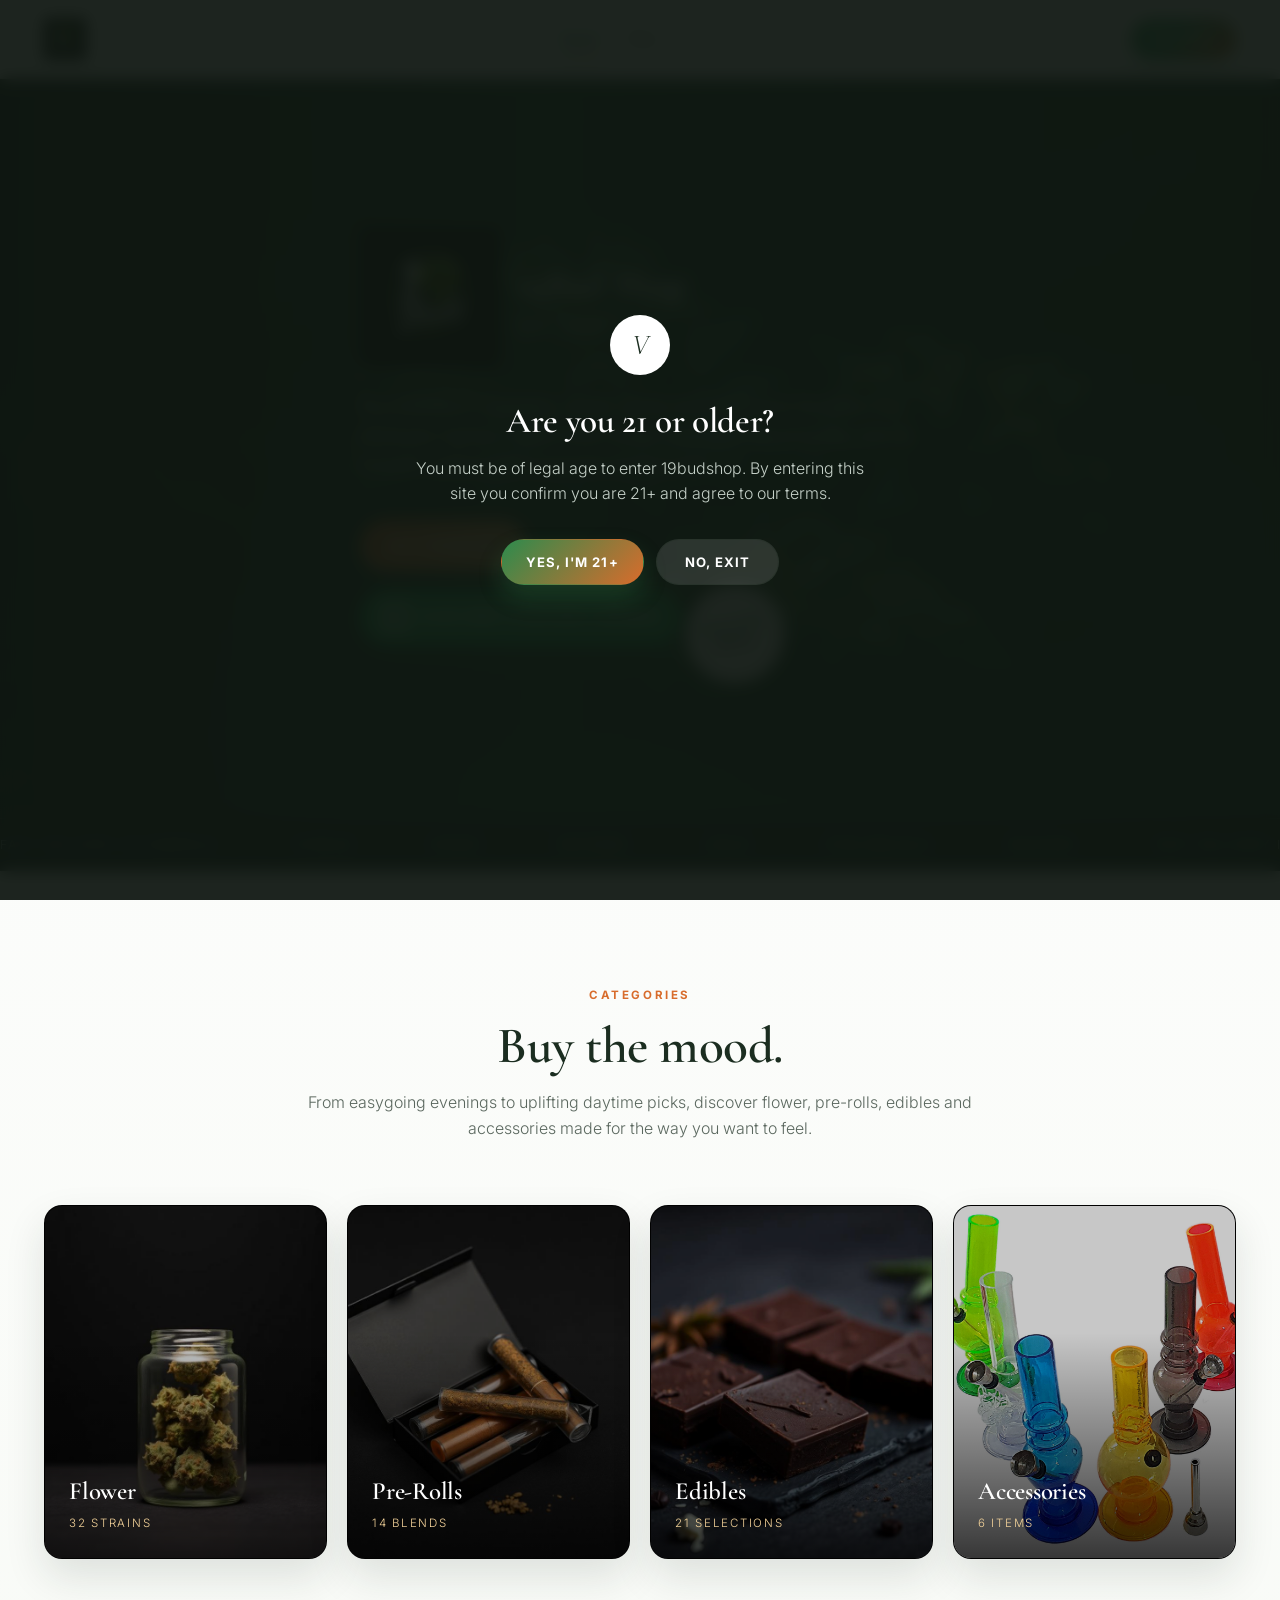
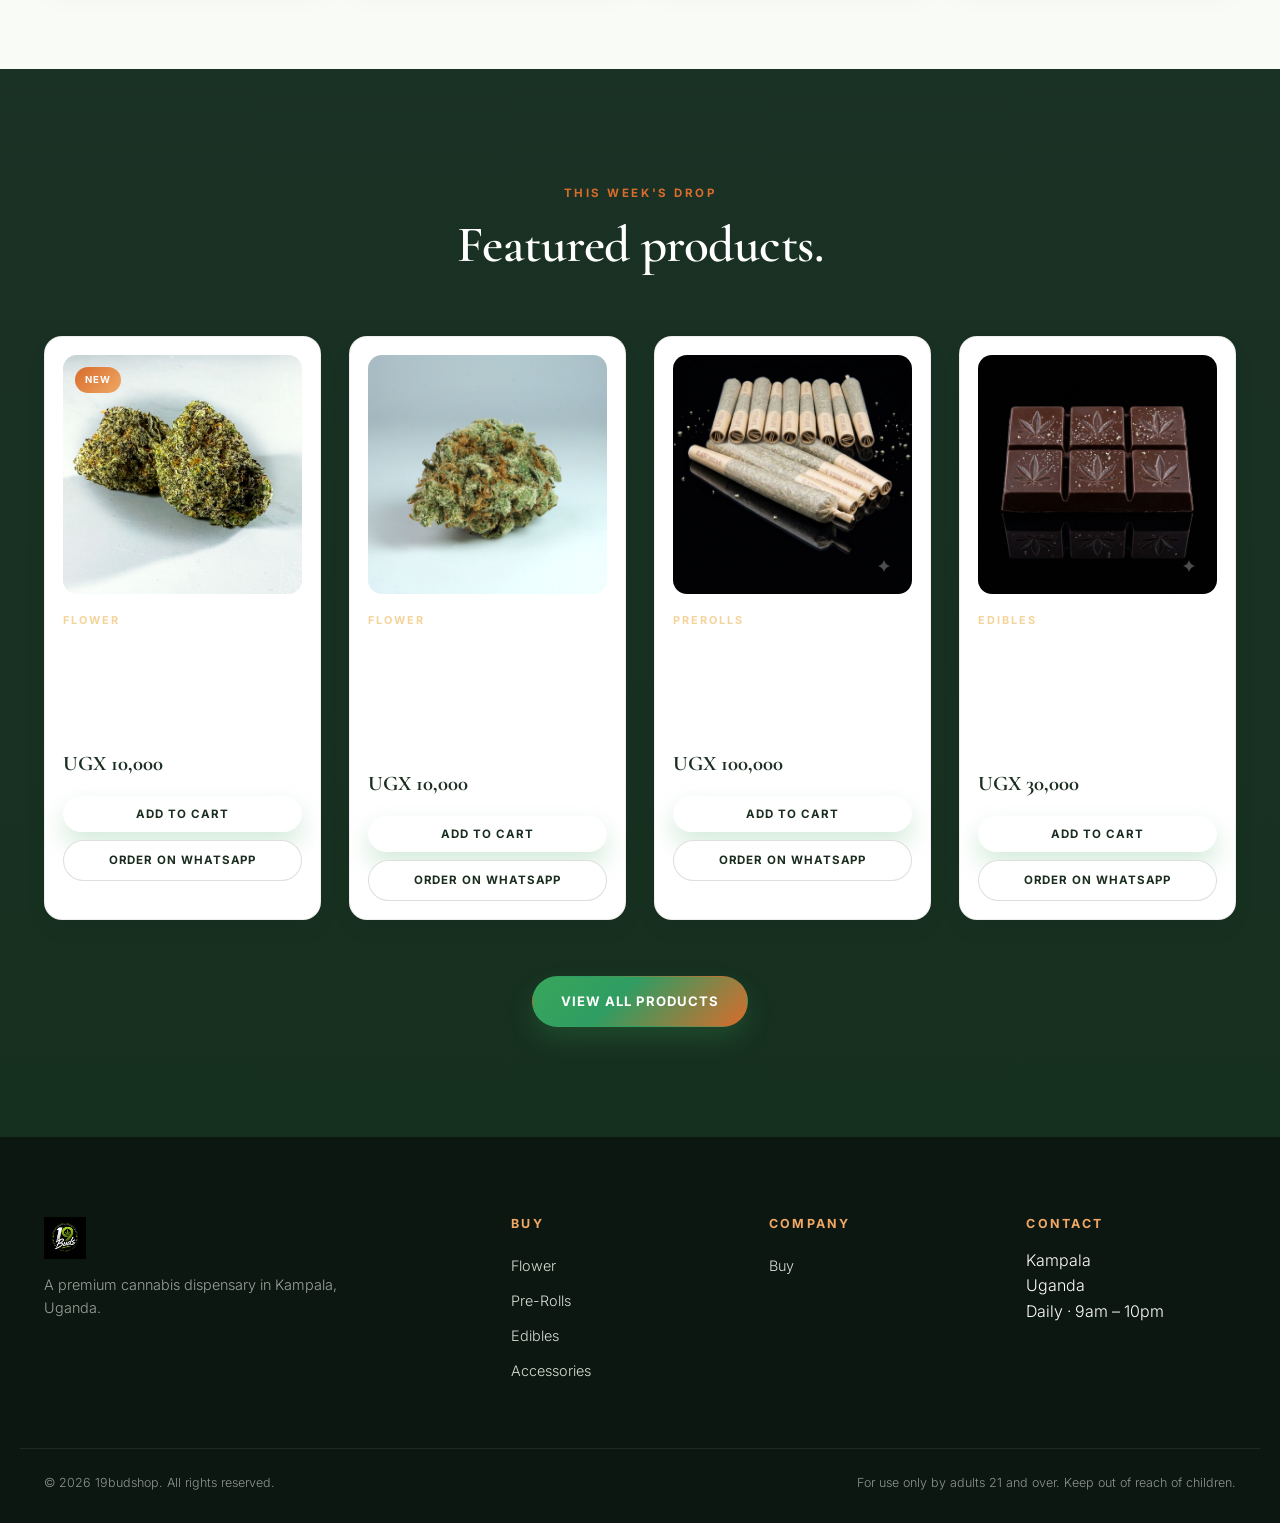
==== commit a1b9ea3a: "Restore WhatsApp phone number links" ====
--- a/index.html
+++ b/index.html
@@ -87,7 +87,7 @@
     <div class="hero__cta">
       <a href="pages/shop.html" class="btn btn--primary">Buy premium</a>
     </div>
-    <a href="https://wa.me/19budsug1?text=Hello%2019Bud%20Shop%2C%20I%20would%20like%20to%20become%20a%20member." class="hero__whatsapp" target="_blank" rel="noopener noreferrer">
+    <a href="https://wa.me/256764356069?text=Hello%2019Bud%20Shop%2C%20I%20would%20like%20to%20become%20a%20member." class="hero__whatsapp" target="_blank" rel="noopener noreferrer">
       <img src="images/whatsapp logo.avif" alt="WhatsApp logo" class="hero__whatsapp-icon" />
       <span>Click here to become a member</span>
     </a>
@@ -177,7 +177,7 @@
   "contactPoint": {
     "@type": "ContactPoint",
     "contactType": "customer service",
-    "url": "https://wa.me/19budsug1"
+    "url": "https://wa.me/256764356069"
   },
   "openingHours": "Mo-Su 09:00-22:00"
 }
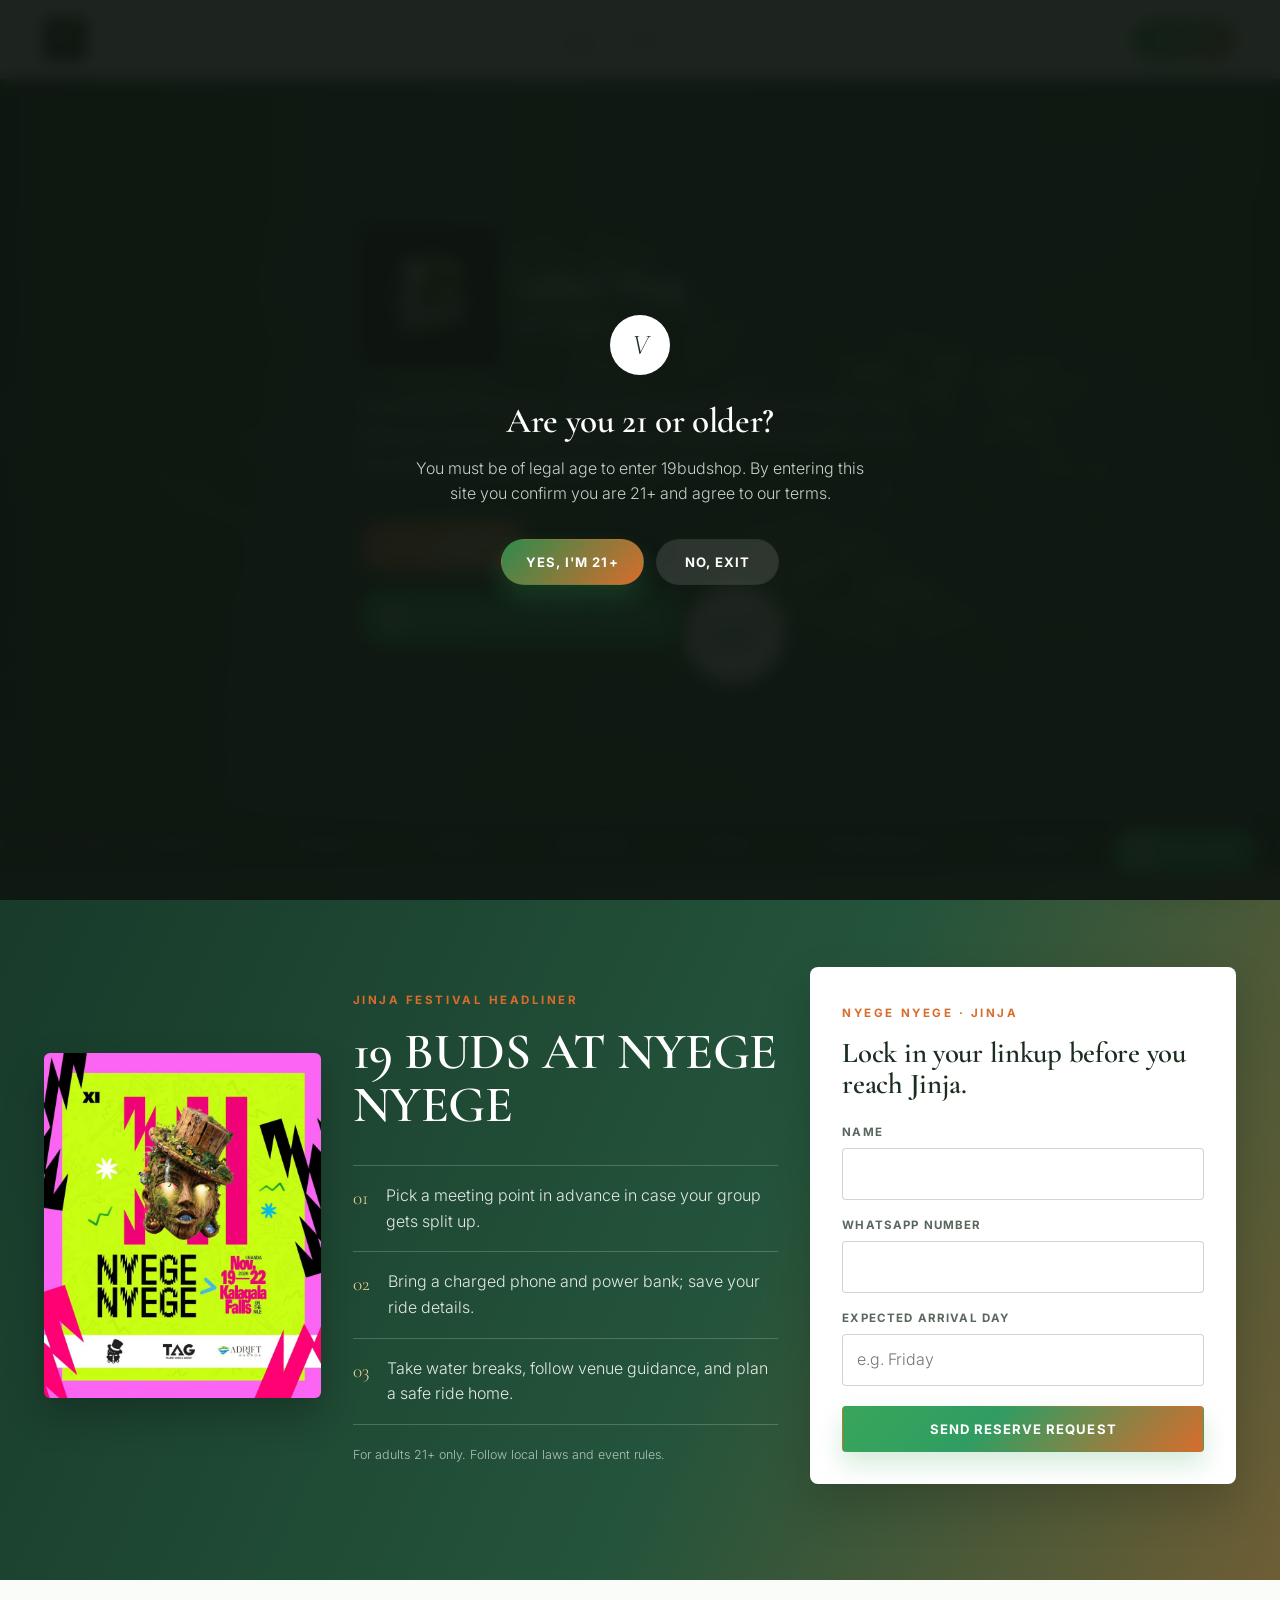
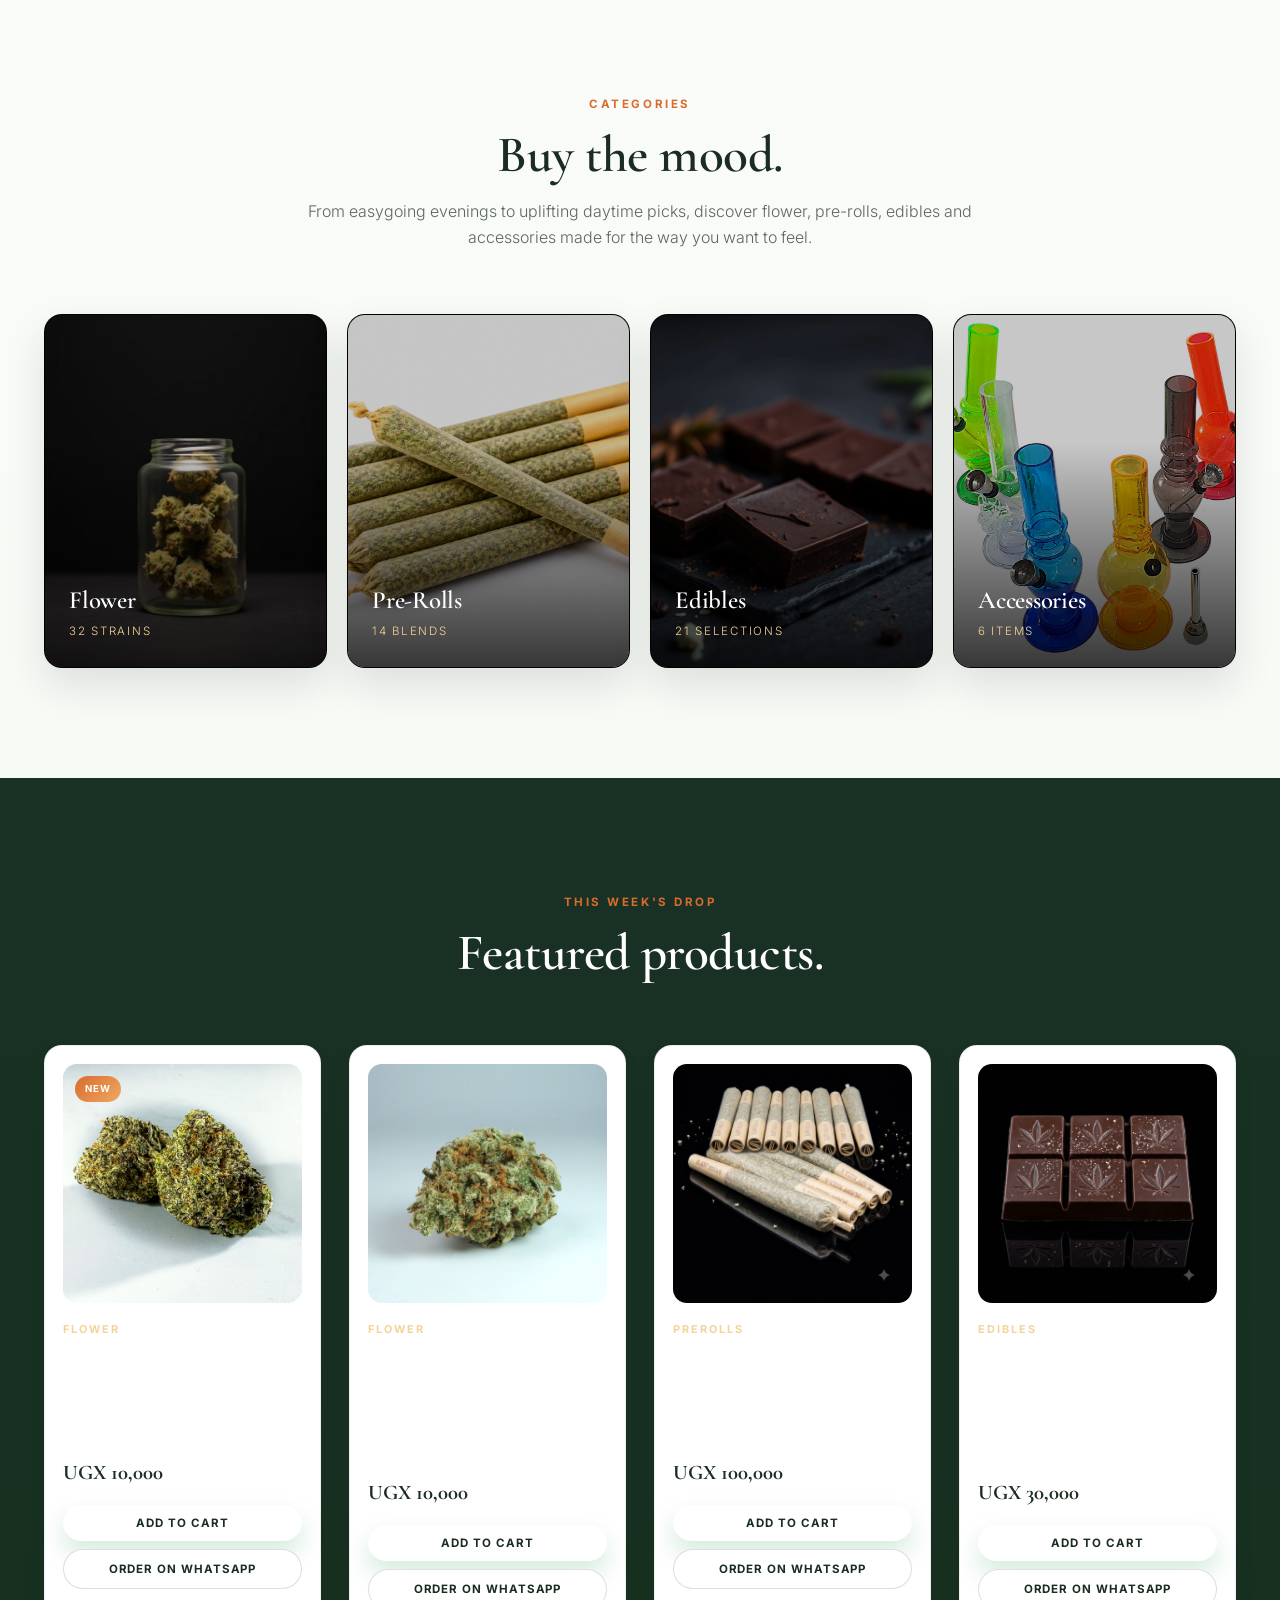
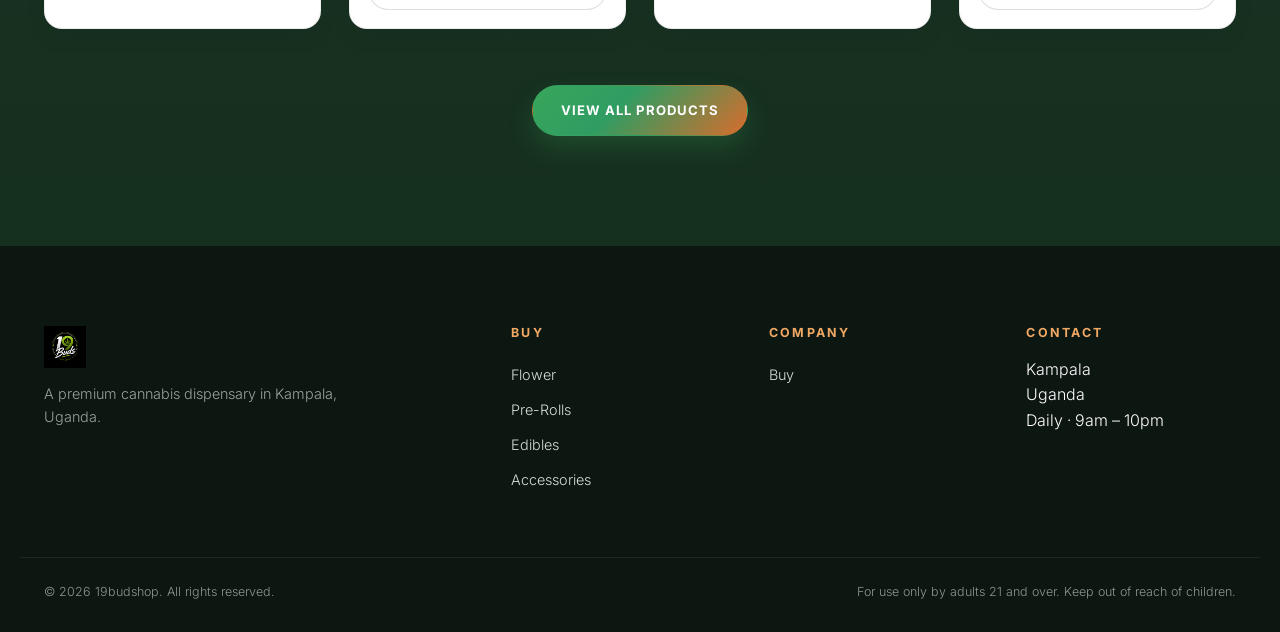
==== commit 8febe99e: "Add Nyege Nyege festival promo" ====
--- a/index.html
+++ b/index.html
@@ -101,6 +101,44 @@
   </div>
 </section>
 
+<!-- Nyege Nyege -->
+<section class="festival-section">
+  <div class="container festival-section__inner">
+    <figure class="festival-poster">
+      <img src="images/nyege%20nyege/nyege-nyege-festival-2026-%20poster.jpg" alt="Nyege Nyege Festival 2026 poster, November 19–22 at Kalagala Falls, Uganda" />
+    </figure>
+    <div class="festival-guide">
+      <span class="eyebrow">Jinja Festival Headliner</span>
+      <h2>19 BUDS AT NYEGE NYEGE</h2>
+      <ul class="festival-guide__list">
+        <li><span>01</span> Pick a meeting point in advance in case your group gets split up.</li>
+        <li><span>02</span> Bring a charged phone and power bank; save your ride details.</li>
+        <li><span>03</span> Take water breaks, follow venue guidance, and plan a safe ride home.</li>
+      </ul>
+      <p class="festival-guide__note">For adults 21+ only. Follow local laws and event rules.</p>
+    </div>
+    <div class="festival-reserve">
+      <span class="eyebrow">Nyege Nyege · Jinja</span>
+      <h3>Lock in your linkup before you reach Jinja.</h3>
+      <form id="festival-reserve-form" class="festival-reserve__form">
+        <div>
+          <label for="reserve-name">Name</label>
+          <input id="reserve-name" name="name" type="text" autocomplete="name" required />
+        </div>
+        <div>
+          <label for="reserve-whatsapp">WhatsApp Number</label>
+          <input id="reserve-whatsapp" name="whatsapp" type="tel" autocomplete="tel" required />
+        </div>
+        <div>
+          <label for="reserve-arrival">Expected Arrival Day</label>
+          <input id="reserve-arrival" name="arrival" type="text" placeholder="e.g. Friday" required />
+        </div>
+        <button type="submit" class="btn btn--primary">Send reserve request</button>
+      </form>
+    </div>
+  </div>
+</section>
+
 <!-- Categories -->
 <section class="section">
   <div class="container">
@@ -111,7 +149,7 @@
     </div>
     <div class="cat-grid">
       <a class="cat-card" href="pages/shop.html#flower"><img src="images/flower.jpg" alt="Premium cannabis flower in Uganda" loading="lazy"/><div class="cat-card__body"><h3>Flower</h3><span>32 strains</span></div></a>
-      <a class="cat-card" href="pages/shop.html#prerolls"><img src="images/prerolls.jpg" alt="Premium pre-rolls in Uganda" loading="lazy"/><div class="cat-card__body"><h3>Pre-Rolls</h3><span>14 blends</span></div></a>
+      <a class="cat-card" href="pages/shop.html#prerolls"><img src="images/Pre%20-%20rolls%20cover.png" alt="Premium pre-rolls in Uganda" loading="lazy"/><div class="cat-card__body"><h3>Pre-Rolls</h3><span>14 blends</span></div></a>
       <a class="cat-card" href="pages/shop.html#edibles"><img src="images/edibles.jpg" alt="Cannabis edibles in Uganda" loading="lazy"/><div class="cat-card__body"><h3>Edibles</h3><span>21 selections</span></div></a>
       <a class="cat-card" href="pages/shop.html#accessories"><img src="images/Image relink/Plastic bong.jpg" alt="Cannabis accessories in Uganda" loading="lazy"/><div class="cat-card__body"><h3>Accessories</h3><span>6 items</span></div></a>
     </div>
@@ -158,6 +196,11 @@
     <span>For use only by adults 21 and over. Keep out of reach of children.</span>
   </div>
 </footer>
+
+<a class="whatsapp-float" href="https://wa.me/256764356069?text=Hey%2019%20Buds!%20I'm%20at%20Nyege%20Nyege%20right%20now%2C%20where%20are%20you%20guys%20set%20up%3F" target="_blank" rel="noopener noreferrer" aria-label="Pin and ping 19 Buds on WhatsApp">
+  <img src="images/whatsapp logo.avif" alt="" />
+  <span>Pin &amp; Ping</span>
+</a>
 
 <script type="application/ld+json">
 {
--- a/css/styles.css
+++ b/css/styles.css
@@ -250,6 +250,28 @@
 .toast{position:fixed;bottom:30px;left:50%;transform:translateX(-50%) translateY(20px);background:var(--ink);color:var(--cream);padding:14px 26px;border-radius:999px;font-size:.9rem;opacity:0;pointer-events:none;transition:all .3s;z-index:100}
 .toast.show{opacity:1;transform:translateX(-50%) translateY(0)}
 
+/* Nyege Nyege */
+.festival-section{padding:96px 0;background:linear-gradient(115deg,#183a2a 0%,#24543b 58%,#d86c2c 160%);color:var(--cream)}
+.festival-section__inner{display:grid;grid-template-columns:minmax(220px,.65fr) minmax(0,1fr) minmax(320px,1fr);gap:32px;align-items:center}
+.festival-poster{width:100%;max-width:320px;justify-self:center}
+.festival-poster img{display:block;width:100%;height:auto;border-radius:6px;box-shadow:0 18px 38px rgba(0,0,0,.24)}
+.festival-guide h2{max-width:520px;margin-bottom:32px}
+.festival-guide__list{list-style:none;border-top:1px solid rgba(255,255,255,.2)}
+.festival-guide__list li{display:flex;gap:18px;padding:17px 0;border-bottom:1px solid rgba(255,255,255,.2);color:rgba(255,255,255,.88)}
+.festival-guide__list li span{font-family:var(--serif);font-size:1.2rem;color:var(--gold)}
+.festival-guide__note{margin-top:20px;font-size:.78rem;color:rgba(255,255,255,.65)}
+.festival-reserve{padding:32px;background:#fff;color:var(--ink);border-radius:8px;box-shadow:0 20px 46px rgba(0,0,0,.18)}
+.festival-reserve h3{font-size:1.8rem;max-width:380px;margin-bottom:24px}
+.festival-reserve__form{display:grid;gap:16px}
+.festival-reserve__form label{display:block;margin-bottom:7px;font-size:.72rem;letter-spacing:.1em;text-transform:uppercase;color:var(--muted);font-weight:700}
+.festival-reserve__form input{width:100%;padding:12px 14px;border:1px solid rgba(27,45,32,.2);border-radius:4px;font:inherit;color:var(--ink);background:#fff}
+.festival-reserve__form input:focus{outline:2px solid var(--green);outline-offset:1px}
+.festival-reserve__form .btn{width:100%;border-radius:4px;margin-top:4px}
+.whatsapp-float{position:fixed;right:24px;bottom:24px;z-index:90;display:flex;align-items:center;gap:10px;padding:12px 18px;border-radius:999px;background:#1eb95d;color:#fff;font-size:.78rem;font-weight:700;letter-spacing:.06em;text-transform:uppercase;box-shadow:0 10px 28px rgba(0,0,0,.22);transition:transform .2s ease,box-shadow .2s ease}
+.whatsapp-float:hover{transform:translateY(-3px);box-shadow:0 14px 32px rgba(0,0,0,.26)}
+.whatsapp-float img{width:25px;height:25px;object-fit:contain}
+.whatsapp-float:focus-visible{outline:3px solid #fff;outline-offset:3px}
+
 /* Responsive */
 @media (max-width:960px){
   .nav{display:none;position:absolute;top:100%;left:0;right:0;background:rgba(255,255,255,.98);flex-direction:column;padding:24px;border-bottom:1px solid var(--line);gap:0}
@@ -272,6 +294,7 @@
   .values,.contact-grid{grid-template-columns:1fr;gap:24px}
   .section{padding:80px 0}
   .header__actions .btn--small{display:none}
+  .festival-section__inner{grid-template-columns:1fr;gap:48px}
 }
 @media (max-width:520px){
   .container{padding:0 18px}
@@ -290,4 +313,7 @@
   .shop-toolbar{flex-direction:column;align-items:flex-start;gap:12px}
   .shop-toolbar select{width:100%}
   .page-hero{padding-top:64px}
-}
+  .festival-section{padding:72px 0}
+  .festival-reserve{padding:24px}
+  .whatsapp-float{right:14px;bottom:14px;padding:11px 14px;font-size:.7rem}
+}
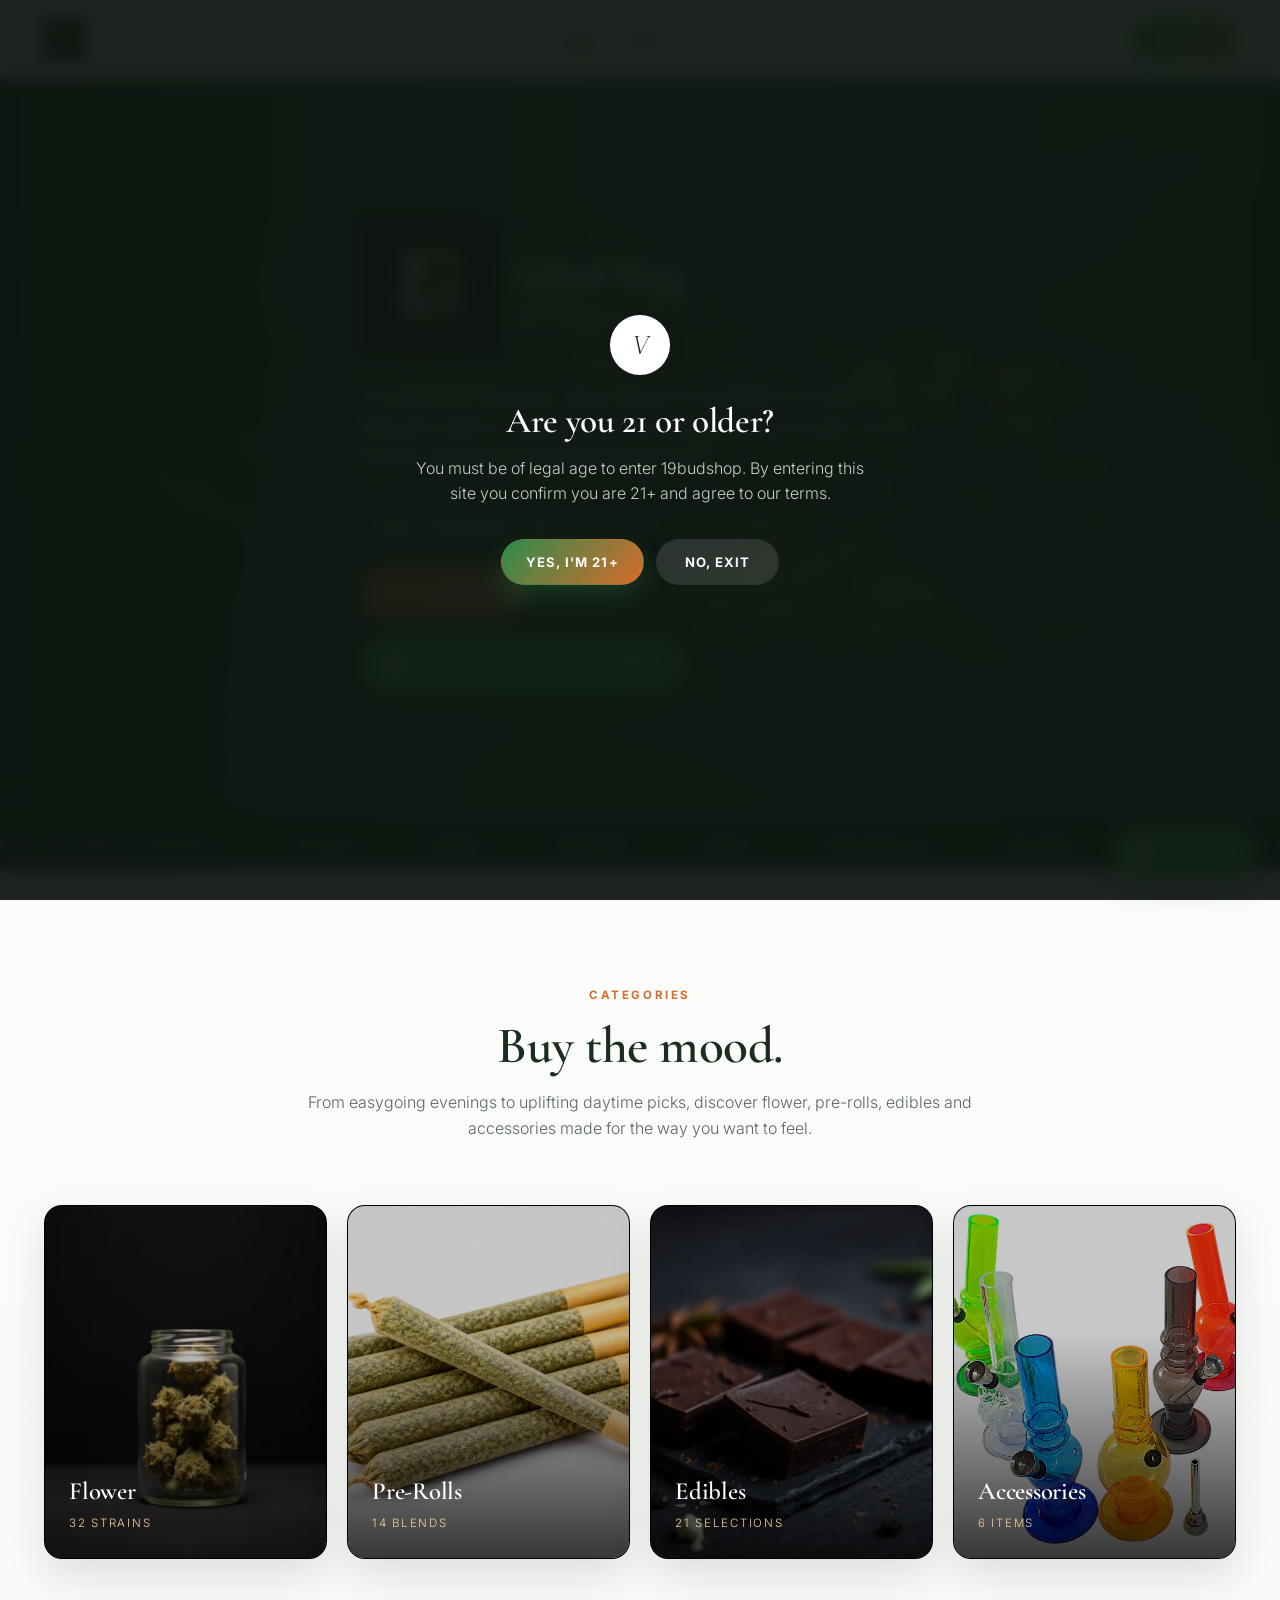
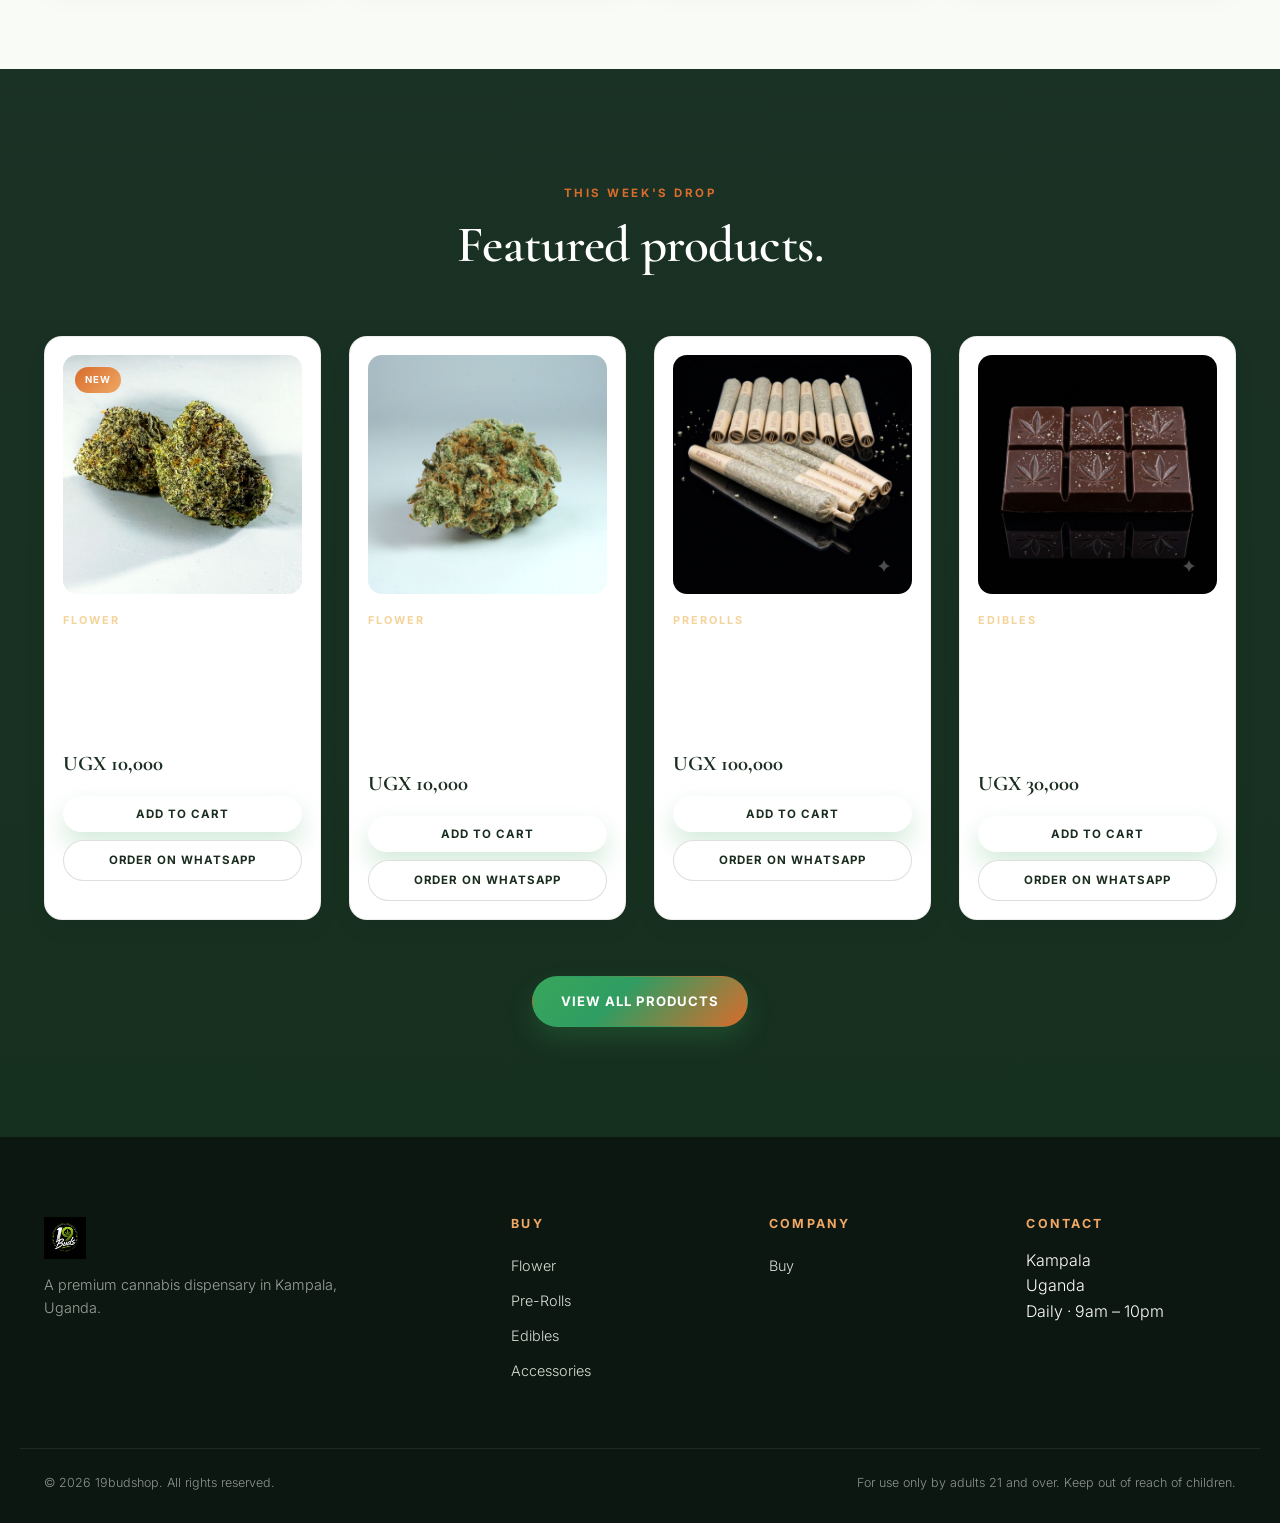
==== commit da84cfb8: "Refine festival promo and WhatsApp order links Co-authored-by: Copilot <223556219+Copilot@users.nore" ====
--- a/index.html
+++ b/index.html
@@ -84,6 +84,48 @@
       </div>
     </div>
     <p class="hero__sub">Buy premium cannabis, weed, ganja and marijuana favorites for Kampala nights — from fresh flower and slow-burning pre-rolls to smooth edibles and essential accessories.</p>
+    <details class="festival-promo">
+      <summary>
+        <span>19Buds at Nyege Nyege · Jinja</span>
+        <span class="festival-promo__date">Nov 19–22, 2026</span>
+        <span class="festival-promo__action">Festival details</span>
+      </summary>
+      <div class="festival-promo__details">
+        <figure class="festival-poster">
+          <img src="images/nyege%20nyege/nyege-nyege-festival-2026-%20poster.jpg" alt="Nyege Nyege Festival 2026 poster, November 19–22 at Kalagala Falls, Uganda" />
+        </figure>
+        <div class="festival-guide">
+          <span class="eyebrow">Jinja Festival Headliner</span>
+          <h2>19 BUDS AT NYEGE NYEGE</h2>
+          <p class="festival-guide__intro">Festival-bound for Jinja? Find 19Buds at Nyege Nyege for premium weed and ganja, with easygoing pre-rolls to carry you from the first set to the last.</p>
+          <ul class="festival-guide__list">
+            <li><span>01</span> Pick a meeting point in advance in case your group gets split up.</li>
+            <li><span>02</span> Bring a charged phone and power bank; save your ride details.</li>
+            <li><span>03</span> Take water breaks, follow venue guidance, and plan a safe ride home.</li>
+          </ul>
+          <p class="festival-guide__note">For adults 21+ only. Follow local laws and event rules.</p>
+        </div>
+        <div class="festival-reserve">
+          <span class="eyebrow">Nyege Nyege · Jinja</span>
+          <h3>Lock in your linkup before you reach Jinja.</h3>
+          <form id="festival-reserve-form" class="festival-reserve__form">
+            <div>
+              <label for="reserve-name">Name</label>
+              <input id="reserve-name" name="name" type="text" autocomplete="name" required />
+            </div>
+            <div>
+              <label for="reserve-whatsapp">WhatsApp Number</label>
+              <input id="reserve-whatsapp" name="whatsapp" type="tel" autocomplete="tel" required />
+            </div>
+            <div>
+              <label for="reserve-arrival">Expected Arrival Day</label>
+              <input id="reserve-arrival" name="arrival" type="text" placeholder="e.g. Friday" required />
+            </div>
+            <button type="submit" class="btn btn--primary">Send reserve request</button>
+          </form>
+        </div>
+      </div>
+    </details>
     <div class="hero__cta">
       <a href="pages/shop.html" class="btn btn--primary">Buy premium</a>
     </div>
@@ -91,50 +133,11 @@
       <img src="images/whatsapp logo.avif" alt="WhatsApp logo" class="hero__whatsapp-icon" />
       <span>Click here to become a member</span>
     </a>
-    <a href="pages/shop.html" class="hero__promo-badge" aria-label="Discount on purchases above 5 grams"><span><b>DISCOUNT</b> ON 5g+</span></a>
   </div>
   <div class="hero__marquee" aria-hidden="true">
     <div class="marquee__track">
       <span>Fast delivery in Kampala</span><span>·</span><span>Kyanja</span><span>·</span><span>Kisasi</span><span>·</span><span>Entebbe</span><span>·</span><span>Jinja</span><span>·</span><span>Kyaliwajala</span><span>·</span><span>Mukono</span><span>·</span>
       <span>Fast delivery in Kampala</span><span>·</span><span>Kyanja</span><span>·</span><span>Kisasi</span><span>·</span><span>Entebbe</span><span>·</span><span>Jinja</span><span>·</span><span>Kyaliwajala</span><span>·</span><span>Mukono</span><span>·</span>
-    </div>
-  </div>
-</section>
-
-<!-- Nyege Nyege -->
-<section class="festival-section">
-  <div class="container festival-section__inner">
-    <figure class="festival-poster">
-      <img src="images/nyege%20nyege/nyege-nyege-festival-2026-%20poster.jpg" alt="Nyege Nyege Festival 2026 poster, November 19–22 at Kalagala Falls, Uganda" />
-    </figure>
-    <div class="festival-guide">
-      <span class="eyebrow">Jinja Festival Headliner</span>
-      <h2>19 BUDS AT NYEGE NYEGE</h2>
-      <ul class="festival-guide__list">
-        <li><span>01</span> Pick a meeting point in advance in case your group gets split up.</li>
-        <li><span>02</span> Bring a charged phone and power bank; save your ride details.</li>
-        <li><span>03</span> Take water breaks, follow venue guidance, and plan a safe ride home.</li>
-      </ul>
-      <p class="festival-guide__note">For adults 21+ only. Follow local laws and event rules.</p>
-    </div>
-    <div class="festival-reserve">
-      <span class="eyebrow">Nyege Nyege · Jinja</span>
-      <h3>Lock in your linkup before you reach Jinja.</h3>
-      <form id="festival-reserve-form" class="festival-reserve__form">
-        <div>
-          <label for="reserve-name">Name</label>
-          <input id="reserve-name" name="name" type="text" autocomplete="name" required />
-        </div>
-        <div>
-          <label for="reserve-whatsapp">WhatsApp Number</label>
-          <input id="reserve-whatsapp" name="whatsapp" type="tel" autocomplete="tel" required />
-        </div>
-        <div>
-          <label for="reserve-arrival">Expected Arrival Day</label>
-          <input id="reserve-arrival" name="arrival" type="text" placeholder="e.g. Friday" required />
-        </div>
-        <button type="submit" class="btn btn--primary">Send reserve request</button>
-      </form>
     </div>
   </div>
 </section>
@@ -197,7 +200,7 @@
   </div>
 </footer>
 
-<a class="whatsapp-float" href="https://wa.me/256764356069?text=Hey%2019%20Buds!%20I'm%20at%20Nyege%20Nyege%20right%20now%2C%20where%20are%20you%20guys%20set%20up%3F" target="_blank" rel="noopener noreferrer" aria-label="Pin and ping 19 Buds on WhatsApp">
+<a class="whatsapp-float" href="https://wa.me/256764356069?text=Hello%2019Buds!%20I%27d%20like%20to%20place%20an%20order.%20What%20would%20you%20recommend%3F" target="_blank" rel="noopener noreferrer" aria-label="Place an order with 19 Buds on WhatsApp">
   <img src="images/whatsapp logo.avif" alt="" />
   <span>Pin &amp; Ping</span>
 </a>
--- a/css/styles.css
+++ b/css/styles.css
@@ -97,11 +97,6 @@
 .hero__cta{display:flex;gap:14px;flex-wrap:wrap}
 .hero__cta .btn--primary{background:linear-gradient(135deg,var(--orange),#efb267);color:#fff;border-color:transparent}
 .hero__cta .btn--primary:hover{transform:translateY(-2px) scale(1.01)}
-.hero__promo-badge{display:inline-flex;align-items:center;justify-content:center;width:98px;height:98px;border-radius:50%;background:rgba(255,255,255,.96);color:var(--ink);border:2px solid rgba(255,255,255,.9);box-shadow:0 16px 28px rgba(17,31,23,.16);transform:rotate(-10deg);text-align:center;line-height:1;position:relative;overflow:hidden}
-.hero__promo-badge::before{content:"";position:absolute;inset:8px;border:1px solid rgba(27,45,32,.14);border-radius:50%}
-.hero__promo-badge:hover{transform:rotate(-8deg) translateY(-2px);box-shadow:0 18px 30px rgba(17,31,23,.2)}
-.hero__promo-badge span{position:relative;z-index:1;display:block;font-size:.58rem;font-weight:900;letter-spacing:.1em;text-transform:uppercase;max-width:72px}
-.hero__promo-badge span b{display:block;font-size:.7rem;letter-spacing:.08em;margin-bottom:5px;line-height:1;color:var(--green)}
 .hero__whatsapp{display:inline-flex;align-items:center;justify-content:center;gap:10px;margin-top:18px;padding:15px 22px;border-radius:999px;background:#1eb95d;color:#fff;font-weight:700;letter-spacing:.04em;text-transform:uppercase;font-size:.8rem;box-shadow:0 10px 24px rgba(30,185,93,.2);transition:transform .2s ease, box-shadow .2s ease;max-width:100%}
 .hero__whatsapp:hover{transform:translateY(-2px);box-shadow:0 16px 26px rgba(30,185,93,.25)}
 .hero__whatsapp-icon{width:26px;height:26px;display:block;object-fit:contain}
@@ -251,18 +246,27 @@
 .toast.show{opacity:1;transform:translateX(-50%) translateY(0)}
 
 /* Nyege Nyege */
-.festival-section{padding:96px 0;background:linear-gradient(115deg,#183a2a 0%,#24543b 58%,#d86c2c 160%);color:var(--cream)}
-.festival-section__inner{display:grid;grid-template-columns:minmax(220px,.65fr) minmax(0,1fr) minmax(320px,1fr);gap:32px;align-items:center}
-.festival-poster{width:100%;max-width:320px;justify-self:center}
-.festival-poster img{display:block;width:100%;height:auto;border-radius:6px;box-shadow:0 18px 38px rgba(0,0,0,.24)}
-.festival-guide h2{max-width:520px;margin-bottom:32px}
+.festival-promo{margin:-.45rem 0 1.1rem}
+.festival-promo summary{display:flex;align-items:center;gap:12px;width:fit-content;max-width:100%;padding:9px 14px;border:1px solid rgba(255,255,255,.42);border-radius:999px;background:rgba(17,31,24,.42);color:var(--cream);font-size:.76rem;font-weight:700;cursor:pointer;list-style:none}
+.festival-promo summary::-webkit-details-marker{display:none}
+.festival-promo summary::after{content:"+";font-size:1rem;color:var(--gold)}
+.festival-promo[open] summary::after{content:"−"}
+.festival-promo summary:focus-visible{outline:2px solid #fff;outline-offset:3px}
+.festival-promo__date{color:rgba(255,255,255,.76);font-weight:500}
+.festival-promo__action{color:var(--gold);font-size:.68rem;text-transform:uppercase;letter-spacing:.08em}
+.festival-promo__details{display:grid;grid-template-columns:72px minmax(0,.9fr) minmax(220px,1fr);gap:16px;align-items:start;max-width:760px;margin-top:12px;padding:18px;border:1px solid rgba(255,255,255,.18);border-radius:14px;background:rgba(17,31,24,.94);box-shadow:0 18px 40px rgba(0,0,0,.2)}
+.festival-poster{width:72px}
+.festival-poster img{display:block;width:100%;height:104px;object-fit:cover;border-radius:5px;box-shadow:0 8px 18px rgba(0,0,0,.24)}
+.festival-guide .eyebrow{font-size:.62rem}
+.festival-guide h2{font-size:1.3rem;line-height:1.1;margin:6px 0 10px}
+.festival-guide__intro{margin-bottom:10px;color:rgba(255,255,255,.82);font-size:.72rem;line-height:1.45}
 .festival-guide__list{list-style:none;border-top:1px solid rgba(255,255,255,.2)}
-.festival-guide__list li{display:flex;gap:18px;padding:17px 0;border-bottom:1px solid rgba(255,255,255,.2);color:rgba(255,255,255,.88)}
-.festival-guide__list li span{font-family:var(--serif);font-size:1.2rem;color:var(--gold)}
-.festival-guide__note{margin-top:20px;font-size:.78rem;color:rgba(255,255,255,.65)}
-.festival-reserve{padding:32px;background:#fff;color:var(--ink);border-radius:8px;box-shadow:0 20px 46px rgba(0,0,0,.18)}
-.festival-reserve h3{font-size:1.8rem;max-width:380px;margin-bottom:24px}
-.festival-reserve__form{display:grid;gap:16px}
+.festival-guide__list li{display:flex;gap:9px;padding:6px 0;border-bottom:1px solid rgba(255,255,255,.2);color:rgba(255,255,255,.88);font-size:.7rem;line-height:1.4}
+.festival-guide__list li span{font-family:var(--serif);font-size:.9rem;color:var(--gold)}
+.festival-guide__note{margin-top:8px;font-size:.65rem;color:rgba(255,255,255,.65)}
+.festival-reserve{padding:16px;background:#fff;color:var(--ink);border-radius:8px;box-shadow:0 12px 28px rgba(0,0,0,.18)}
+.festival-reserve h3{font-size:1.2rem;line-height:1.2;margin:5px 0 12px}
+.festival-reserve__form{display:grid;gap:9px}
 .festival-reserve__form label{display:block;margin-bottom:7px;font-size:.72rem;letter-spacing:.1em;text-transform:uppercase;color:var(--muted);font-weight:700}
 .festival-reserve__form input{width:100%;padding:12px 14px;border:1px solid rgba(27,45,32,.2);border-radius:4px;font:inherit;color:var(--ink);background:#fff}
 .festival-reserve__form input:focus{outline:2px solid var(--green);outline-offset:1px}
@@ -294,7 +298,9 @@
   .values,.contact-grid{grid-template-columns:1fr;gap:24px}
   .section{padding:80px 0}
   .header__actions .btn--small{display:none}
-  .festival-section__inner{grid-template-columns:1fr;gap:48px}
+  .festival-promo__details{grid-template-columns:64px minmax(0,1fr)}
+  .festival-poster{width:64px}
+  .festival-reserve{grid-column:1/-1}
 }
 @media (max-width:520px){
   .container{padding:0 18px}
@@ -307,13 +313,16 @@
   .hero__sub{font-size:1rem}
   .hero__cta{flex-direction:column;align-items:stretch}
   .hero__cta .btn{width:100%}
-  .hero__promo-badge{align-self:center}
   .hero__whatsapp{width:100%}
   .section__head{margin-bottom:42px}
   .shop-toolbar{flex-direction:column;align-items:flex-start;gap:12px}
   .shop-toolbar select{width:100%}
   .page-hero{padding-top:64px}
-  .festival-section{padding:72px 0}
-  .festival-reserve{padding:24px}
+  .festival-promo summary{flex-wrap:wrap;gap:6px 10px;border-radius:14px}
+  .festival-promo__details{grid-template-columns:52px minmax(0,1fr);gap:10px;padding:12px}
+  .festival-poster{width:52px}
+  .festival-poster img{height:78px}
+  .festival-guide h2{font-size:1.1rem}
+  .festival-reserve{padding:14px}
   .whatsapp-float{right:14px;bottom:14px;padding:11px 14px;font-size:.7rem}
 }
